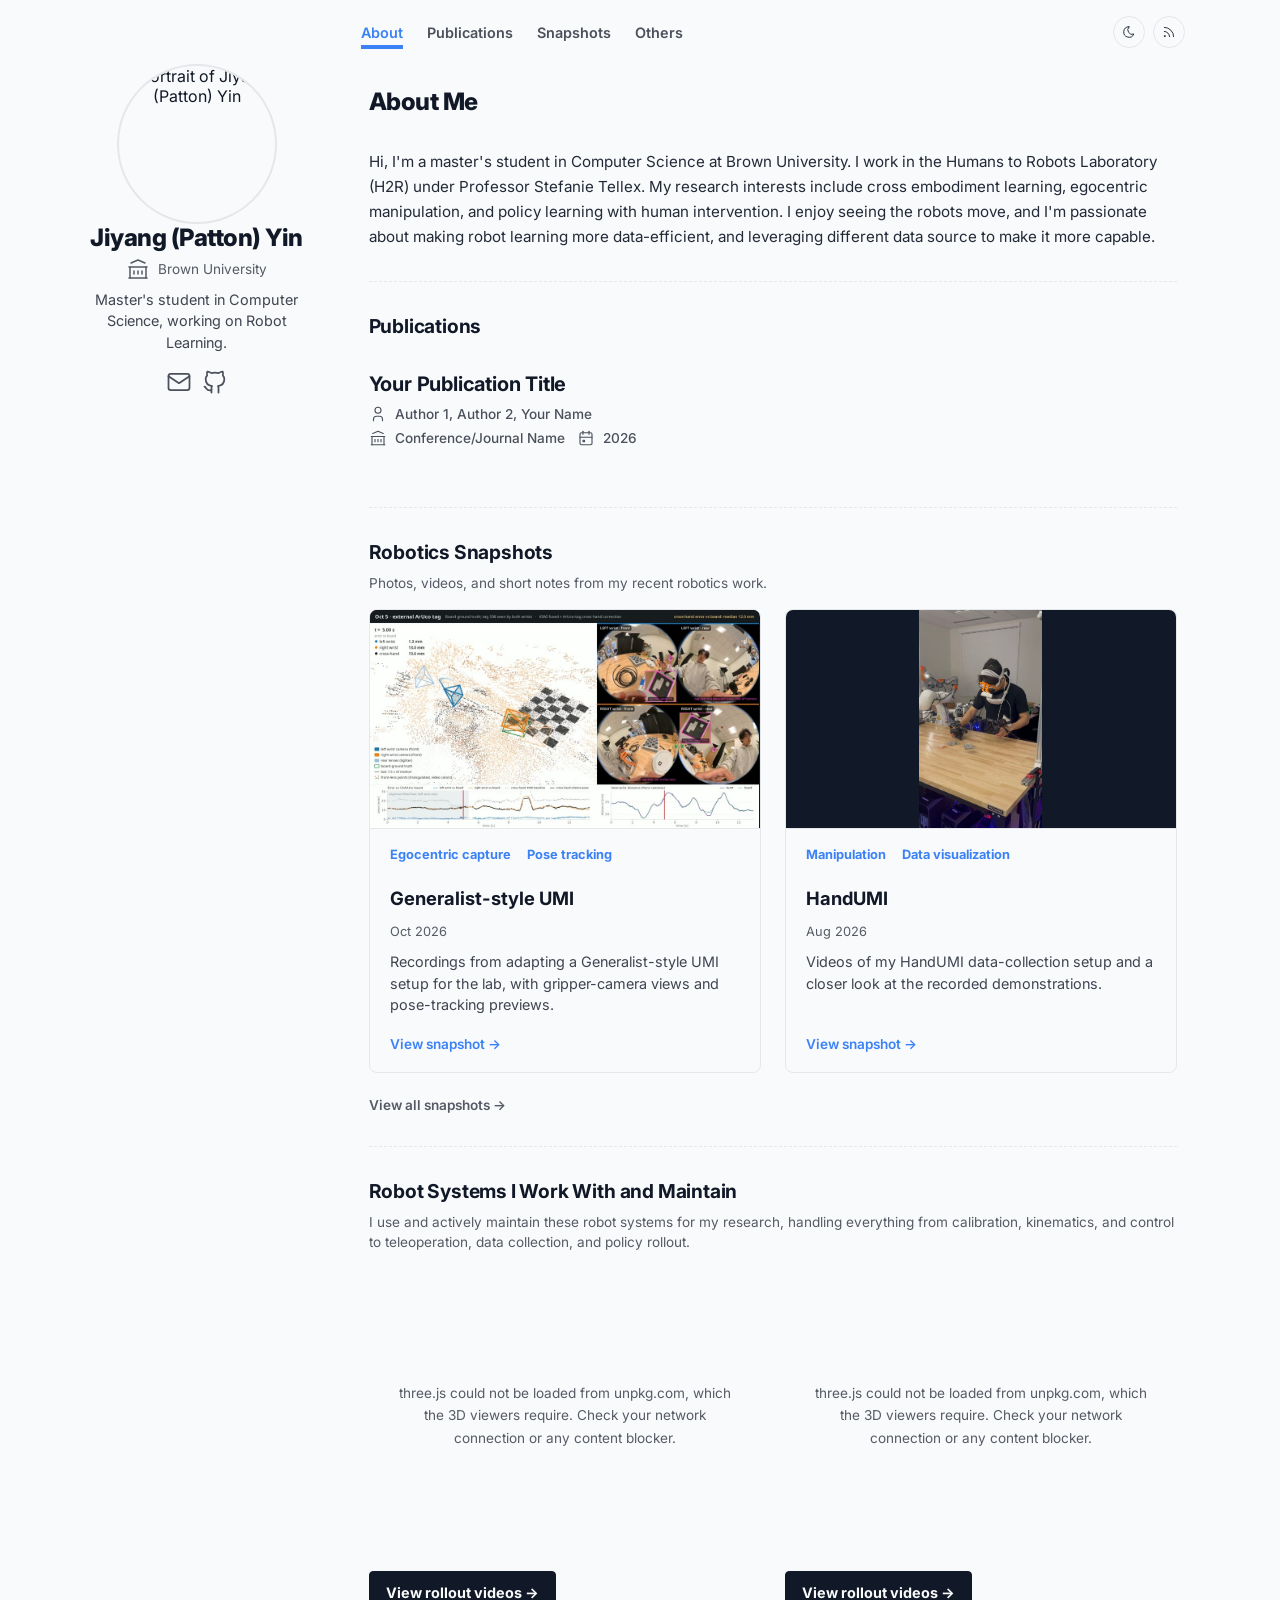
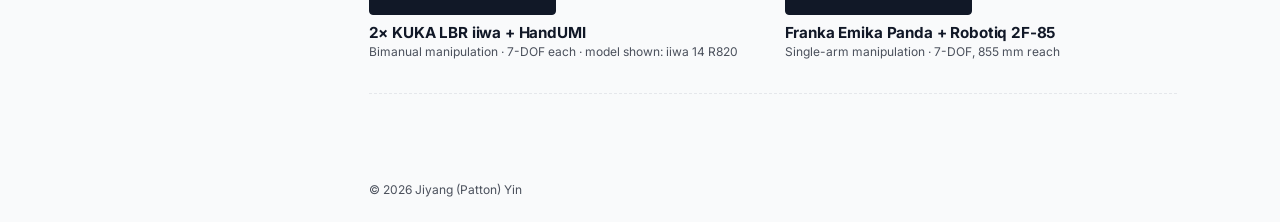
==== index.html @ c8cac6f1 "Add robotics snapshots, rollout galleries, and Cloudflare analytics" ====
<!DOCTYPE html>
<html lang="en" data-palette="default" data-theme="light">
<head>
    <meta charset="UTF-8">
    <meta name="viewport" content="width=device-width, initial-scale=1.0">
    <title>Jiyang (Patton) Yin | Robot Learning</title>
    <meta name="description" content="Jiyang (Patton) Yin — I'm a master's student in Computer Science at Brown University. I work in the Humans to Robots Laboratory (H2R), advised by Professor Stefanie Tellex. My research interests include imitation learning, human-in-the-loop learning, and egocentric manipulation. I'm passionate about making robot learning more data-efficient, and leveraging different data source to make it more capable.">
    <meta name="author" content="Jiyang (Patton) Yin">
    <meta name="google-site-verification" content="_f2WgDIGCBtp5K_qDWEcmywvL0CBHsCnhkS8ojlaJm0" />
    <!-- Open Graph -->
    <meta property="og:type" content="website">
    <meta property="og:title" content="Jiyang (Patton) Yin | Robot Learning">
    <meta property="og:description" content="Robot learning, human-in-the-loop learning, and egocentric manipulation at Brown University.">

    <link rel="stylesheet" href="css/style.css">
    <!-- Highlight.js for code syntax highlighting -->
    <link rel="stylesheet" href="https://cdnjs.cloudflare.com/ajax/libs/highlight.js/11.9.0/styles/github.min.css" id="hljs-theme">

    <!-- three.js for the robot viewers (bare specifiers resolved via import map) -->
    <script type="importmap">
    {
        "imports": {
            "three": "https://unpkg.com/three@0.169.0/build/three.module.js",
            "three/addons/": "https://unpkg.com/three@0.169.0/examples/jsm/"
        }
    }
    </script>

    <!-- Set theme before first paint to avoid a flash of the wrong palette -->
    <script>
        (function () {
            var theme = localStorage.getItem('theme') || 'light';
            document.documentElement.setAttribute('data-theme', theme);
        })();
    </script>
</head>
<body>
    <a class="skip-link" href="#about">Skip to content</a>
    <!-- Icon sprite (Tabler outline, stroke-width 1.5) -->
    <svg width="0" height="0" style="position:absolute" aria-hidden="true" focusable="false">
        <symbol id="i-institution" viewBox="0 0 24 24" fill="none" stroke="currentColor" stroke-width="1.5" stroke-linecap="round" stroke-linejoin="round">
            <path d="M3 21l18 0" /><path d="M3 10l18 0" /><path d="M5 6l7 -3l7 3" /><path d="M4 10l0 11" /><path d="M20 10l0 11" /><path d="M8 14l0 3" /><path d="M12 14l0 3" /><path d="M16 14l0 3" />
        </symbol>
        <symbol id="i-calendar" viewBox="0 0 24 24" fill="none" stroke="currentColor" stroke-width="1.5" stroke-linecap="round" stroke-linejoin="round">
            <path d="M4 7a2 2 0 0 1 2 -2h12a2 2 0 0 1 2 2v12a2 2 0 0 1 -2 2h-12a2 2 0 0 1 -2 -2l0 -12" /><path d="M16 3l0 4" /><path d="M8 3l0 4" /><path d="M4 11l16 0" /><path d="M8 15h2v2h-2l0 -2" />
        </symbol>
        <symbol id="i-user" viewBox="0 0 24 24" fill="none" stroke="currentColor" stroke-width="1.5" stroke-linecap="round" stroke-linejoin="round">
            <path d="M8 7a4 4 0 1 0 8 0a4 4 0 0 0 -8 0" /><path d="M6 21v-2a4 4 0 0 1 4 -4h4a4 4 0 0 1 4 4v2" />
        </symbol>
        <symbol id="i-mail" viewBox="0 0 24 24" fill="none" stroke="currentColor" stroke-width="1.5" stroke-linecap="round" stroke-linejoin="round">
            <rect x="3" y="5" width="18" height="14" rx="2" /><path d="m3 7 9 6 9-6" />
        </symbol>
        <symbol id="i-github" viewBox="0 0 24 24" fill="none" stroke="currentColor" stroke-width="1.5" stroke-linecap="round" stroke-linejoin="round">
            <path d="M9 19c-4.3 1.4 -4.3 -2.5 -6 -3m12 5v-3.5c0 -1 .1 -1.4 -.5 -2c2.8 -.3 5.5 -1.4 5.5 -6a4.6 4.6 0 0 0 -1.3 -3.2a4.2 4.2 0 0 0 -.1 -3.2s-1.1 -.3 -3.5 1.3a12.3 12.3 0 0 0 -6.2 0c-2.4 -1.6 -3.5 -1.3 -3.5 -1.3a4.2 4.2 0 0 0 -.1 3.2a4.6 4.6 0 0 0 -1.3 3.2c0 4.6 2.7 5.7 5.5 6c-.6 .6 -.6 1.2 -.5 2v3.5" />
        </symbol>
        <symbol id="i-rss" viewBox="0 0 24 24" fill="none" stroke="currentColor" stroke-width="1.5" stroke-linecap="round" stroke-linejoin="round">
            <path d="M4 19a1 1 0 1 0 2 0a1 1 0 1 0 -2 0" /><path d="M4 4a16 16 0 0 1 16 16" /><path d="M4 11a9 9 0 0 1 9 9" />
        </symbol>
        <symbol id="i-sun" viewBox="0 0 24 24" fill="none" stroke="currentColor" stroke-width="1.5" stroke-linecap="round" stroke-linejoin="round">
            <path d="M8 12a4 4 0 1 0 8 0a4 4 0 1 0 -8 0" /><path d="M3 12h1m8 -9v1m8 8h1m-9 8v1m-6.4 -15.4l.7 .7m12.1 -.7l-.7 .7m0 11.4l.7 .7m-12.1 -.7l-.7 .7" />
        </symbol>
        <symbol id="i-moon" viewBox="0 0 24 24" fill="none" stroke="currentColor" stroke-width="1.5" stroke-linecap="round" stroke-linejoin="round">
            <path d="M12 3c.132 0 .263 0 .393 0a7.5 7.5 0 0 0 7.92 12.446a9 9 0 1 1 -8.313 -12.454l0 .008" />
        </symbol>
        <symbol id="i-external" viewBox="0 0 24 24" fill="none" stroke="currentColor" stroke-width="1.5" stroke-linecap="round" stroke-linejoin="round">
            <path d="M12 6h-6a2 2 0 0 0 -2 2v10a2 2 0 0 0 2 2h10a2 2 0 0 0 2 -2v-6" /><path d="M11 13l9 -9" /><path d="M15 4h5v5" />
        </symbol>
        <symbol id="i-download" viewBox="0 0 24 24" fill="none" stroke="currentColor" stroke-width="1.5" stroke-linecap="round" stroke-linejoin="round">
            <path d="M4 17v2a2 2 0 0 0 2 2h12a2 2 0 0 0 2 -2v-2" /><path d="M7 11l5 5l5 -5" /><path d="M12 4l0 12" />
        </symbol>
        <symbol id="i-close" viewBox="0 0 24 24" fill="none" stroke="currentColor" stroke-width="1.5" stroke-linecap="round" stroke-linejoin="round">
            <path d="M18 6l-12 12" /><path d="M6 6l12 12" />
        </symbol>
    </svg>

    <div class="layout">
        <!-- Left Sidebar -->
        <aside class="sidebar">
            <div class="sidebar-inner">
                <img src="assets/images/profile.jpg" alt="Portrait of Jiyang (Patton) Yin" width="160" height="160"
                     class="sidebar-avatar" loading="eager">
                <div class="sidebar-text">
                    <h1 class="sidebar-name">Jiyang (Patton) Yin</h1>
                    <p class="sidebar-info">
                        <svg class="icon icon-lg" aria-hidden="true"><use href="#i-institution"></use></svg>
                        Brown University
                    </p>
                    <p class="sidebar-bio">
                        Master's student in Computer Science, working on Robot Learning.
                    </p>
                    <div class="sidebar-socials">
                        <a href="mailto:jiyang_yin@brown.edu" class="social-link" aria-label="Email Jiyang (Patton) Yin at jiyang_yin@brown.edu" title="jiyang_yin@brown.edu">
                            <svg class="icon" aria-hidden="true"><use href="#i-mail"></use></svg>
                        </a>
                        <a href="https://github.com/PattonYin" class="social-link" target="_blank" rel="noreferrer" aria-label="Jiyang (Patton) Yin on GitHub">
                            <svg class="icon" aria-hidden="true"><use href="#i-github"></use></svg>
                        </a>
                    </div>
                </div>
            </div>
        </aside>

        <!-- Right Main -->
        <div class="main-content">
            <nav class="navbar" aria-label="Main navigation">
                <ul class="nav-links">
                    <li><a href="#about" class="nav-link">About<span class="nav-link-line"></span></a></li>
                    <li><a href="#publications" class="nav-link">Publications<span class="nav-link-line"></span></a></li>
                    <li><a href="#portfolio" class="nav-link">Snapshots<span class="nav-link-line"></span></a></li>
                    <li><a href="#robots" class="nav-link">Others<span class="nav-link-line"></span></a></li>
                </ul>
                <div class="appearance-controls">
                    <button id="theme-toggle" class="btn-icon" aria-label="Toggle dark mode" title="Toggle dark mode">
                        <svg class="icon icon-sm icon-sun" aria-hidden="true"><use href="#i-sun"></use></svg>
                        <svg class="icon icon-sm icon-moon" aria-hidden="true"><use href="#i-moon"></use></svg>
                    </button>
                    <button id="palette-toggle" class="btn-icon" aria-label="Toggle color palette" title="Toggle color palette">
                        <svg class="icon icon-sm" aria-hidden="true"><use href="#i-rss"></use></svg>
                    </button>
                </div>
            </nav>

            <main class="main-body animate-in">
                <!-- About -->
                <section id="about" class="section">
                    <div class="page-header">
                        <h2 class="page-title">About Me</h2>
                    </div>
                    <div class="prose container-narrow">
                        <p>
                            Hi, I'm a master's student in Computer Science at Brown University. I work in the Humans to Robots Laboratory (H2R) under Professor Stefanie Tellex. My research interests include cross embodiment learning, egocentric manipulation, and policy learning with human intervention. I enjoy seeing the robots move, and I'm passionate about making robot learning more data-efficient, and leveraging different data source to make it more capable.
                        </p>
                    </div>
                </section>

                <hr class="divider">

                <!-- Publications -->
                <section id="publications" class="section">
                    <h2 class="section-title">Publications</h2>
                    <div class="item-list" id="publications-list">
                        <!-- Loaded from data/content.json -->
                    </div>
                </section>

                <hr class="divider">

                <!-- Robotics Snapshots -->
                <section id="portfolio" class="section">
                    <h2 class="section-title">Robotics Snapshots</h2>
                    <p class="body-sm section-lede">Photos, videos, and short notes from my recent robotics work.</p>
                    <div class="portfolio-grid" id="portfolio-grid" aria-busy="true">
                        <p class="loading" role="status">Loading snapshots...</p>
                    </div>
                    <a class="back-link portfolio-bottom-link" href="portfolio.html">View all snapshots &rarr;</a>
                </section>

                <hr class="divider">

                <!-- Robots -->
                <section id="robots" class="section">
                    <h2 class="section-title">Robot Systems I Work With and Maintain</h2>
                    <p class="body-sm section-lede">
                        I use and actively maintain these robot systems for my research, handling everything from calibration, kinematics, and control to teleoperation, data collection, and policy rollout.
                    </p>
                    <!-- <p class="body-xs section-lede">Drag to orbit, scroll to zoom.</p> -->
                    <div class="viewer-grid">
                        <figure class="viewer">
                            <div class="viewer-stage">
                                <canvas data-robot-setup="bimanual" aria-label="3D view of an orange-and-gray left and white right KUKA LBR iiwa, both with HandUMI grippers"></canvas>
                                <p class="viewer-fallback">
                                    3D view unavailable — your browser may have WebGL disabled.
                                </p>
                            </div>
                            <div class="viewer-toolbar">
                                <a class="btn rollout-link" href="rollouts/kuka.html" aria-label="View KUKA rollout videos">View rollout videos &rarr;</a>
                            </div>
                            <figcaption>
                                <span class="viewer-title">2&times; KUKA LBR iiwa + HandUMI</span>
                                <span class="body-xs">Bimanual manipulation &middot; 7-DOF each &middot; model shown: iiwa&nbsp;14 R820</span>
                            </figcaption>
                        </figure>
                        <figure class="viewer">
                            <div class="viewer-stage">
                                <canvas data-robot-setup="panda" aria-label="3D view of a Franka Emika Panda arm with a Robotiq 2F-85 gripper"></canvas>
                                <p class="viewer-fallback">
                                    3D view unavailable — your browser may have WebGL disabled.
                                </p>
                            </div>
                            <div class="viewer-toolbar">
                                <a class="btn rollout-link" href="rollouts/franka.html" aria-label="View Franka rollout videos">View rollout videos &rarr;</a>
                            </div>
                            <figcaption>
                                <span class="viewer-title">Franka Emika Panda + Robotiq 2F-85</span>
                                <span class="body-xs">Single-arm manipulation &middot; 7-DOF, 855&nbsp;mm reach</span>
                            </figcaption>
                        </figure>
                    </div>
                </section>

                <hr class="divider">

            </main>
            <!-- Footer -->
            <footer class="footer">
                <div class="footer-group">
                    <span class="body-xs">&copy; <span id="footer-year">2026</span> Jiyang (Patton) Yin</span>
                </div>
            </footer>
        </div>
    </div>

    <!-- Blog Post Modal -->
    <div class="modal" id="blog-modal">
        <div class="modal-content">
            <button class="btn-icon modal-close" id="modal-close" aria-label="Close post">
                <svg class="icon icon-sm" aria-hidden="true"><use href="#i-close"></use></svg>
            </button>
            <article id="blog-post-content">
                <!-- Blog post content rendered here -->
            </article>
        </div>
    </div>

    <!-- Scripts -->
    <script src="https://cdnjs.cloudflare.com/ajax/libs/marked/12.0.0/marked.min.js"></script>
    <script src="https://cdnjs.cloudflare.com/ajax/libs/highlight.js/11.9.0/highlight.min.js"></script>
    <script src="js/main.js"></script>
    <script src="js/blog.js"></script>
    <script src="js/portfolio.js"></script>
    <script src="js/analytics.js" defer></script>
    <script type="module" src="js/robots.js"></script>
</body>
</html>
---- css/style.css ----
/* ===========================================
   UNIFIED VISUAL IDENTITY SYSTEM
   Styled after "Academic Portfolio Astro"
   (github.com/rubzip/academic-portfolio-astro)
   MIT license notice: ../THIRD_PARTY_NOTICES.md
   Ported to plain CSS — no Tailwind required.
   =========================================== */

@import url("https://fonts.googleapis.com/css2?family=Inter:wght@400;500;600;700;800&family=JetBrains+Mono:wght@400;500&display=swap");

/* --- Theme Palettes ---------------------------------
   Swap palettes by setting data-palette="notepad" on
   <html>. Light/dark is driven by data-theme.
   ---------------------------------------------------- */

/* light_default */
:root,
html[data-palette="default"] {
    --background: #f9fafb;
    --foreground: #111827;
    --accent: #3b82f6;
    --text-muted: #6b7280;
    --border: #e5e7eb;
    --surface: #f9fafb;
}

/* light_notepad */
html[data-palette="notepad"] {
    --background: #fdf8e9;
    --foreground: #29231c;
    --accent: #b84c30;
    --text-muted: #736658;
    --border: #eaddc6;
    --surface: #fdf8e9;
}

/* dark_default */
html[data-theme="dark"] {
    --background: #1a1f2c;
    --foreground: #eaedf3;
    --accent: #ff6b01;
    --text-muted: #343f60;
    --border: #ab4b08;
    --surface: #1a1f2c;
}

html[data-theme="dark"] .portfolio-tile {
    border-width: 1.5px;
}

/* dark_notepad */
html[data-palette="notepad"][data-theme="dark"] {
    --background: #241f1c;
    --foreground: #e6dfd3;
    --accent: #d97757;
    --text-muted: #8a7d71;
    --border: #3d342d;
    --surface: #241f1c;
}

:root {
    --sidebar-bg: var(--background);
    scrollbar-gutter: stable;
}

/* ===========================================
   RESET & BASE
   =========================================== */

*,
*::before,
*::after {
    box-sizing: border-box;
}

html {
    font-family: "Inter", system-ui, sans-serif;
    scroll-behavior: smooth;
}

body {
    margin: 0;
    min-height: 100vh;
    background: var(--background);
    color: var(--foreground);
    -webkit-font-smoothing: antialiased;
    -moz-osx-font-smoothing: grayscale;
    transition: background-color 0.3s ease, color 0.3s ease;
}

img {
    max-width: 100%;
    height: auto;
}

/* ===========================================
   TYPOGRAPHY SYSTEM
   =========================================== */

h1,
.title-xl {
    font-size: 1.5rem;
    font-weight: 800;
    letter-spacing: -0.02em;
    line-height: 1.2;
    color: var(--foreground);
    margin: 0;
}

h2,
.title-lg {
    font-size: 1.25rem;
    font-weight: 700;
    letter-spacing: -0.01em;
    line-height: 1.3;
    color: var(--foreground);
    margin: 0;
}

h3,
.title-md {
    font-size: 1.1rem;
    font-weight: 700;
    line-height: 1.4;
    color: var(--foreground);
    margin: 0;
}

p,
.body {
    font-size: 0.95rem;
    line-height: 1.65;
    color: var(--foreground);
    opacity: 0.92;
    margin: 0;
}

.body-sm {
    font-size: 0.85rem;
    line-height: 1.5;
    color: var(--foreground);
    opacity: 0.85;
}

.body-xs {
    font-size: 0.75rem;
    line-height: 1.4;
    color: var(--foreground);
    opacity: 0.75;
}

code,
.mono {
    font-family: "JetBrains Mono", monospace;
    font-size: 0.85rem;
    font-weight: 500;
    line-height: 1.5;
}

a,
.link {
    color: inherit;
    text-decoration: underline;
    text-underline-offset: 4px;
    font-weight: 600;
    transition: color 0.2s ease, opacity 0.2s ease;
}

a:hover,
.link:hover {
    color: var(--accent);
    opacity: 1;
}

ul {
    list-style-type: disc;
    margin-bottom: 1rem;
    padding-left: 1.5rem;
}

ol {
    list-style-type: decimal;
    margin-bottom: 1rem;
    padding-left: 1.5rem;
}

li {
    margin-bottom: 0.5rem;
}

ul li::marker {
    color: var(--accent);
}

/* ===========================================
   LAYOUT SHELL
   =========================================== */

.layout {
    display: flex;
    margin: 0 auto;
    max-width: 72rem; /* max-w-6xl */
    width: 100%;
    min-height: 100vh;
}

.container-narrow {
    max-width: 800px;
}

/* --- Sidebar --- */

.sidebar {
    width: 280px;
    height: 100vh;
    position: sticky;
    top: 0;
    padding: 4rem 1.5rem 1.5rem;
    display: flex;
    flex-direction: column;
    gap: 1.5rem;
    flex-shrink: 0;
    background: var(--sidebar-bg);
    transition: background 0.3s ease;
}

.sidebar-inner {
    display: flex;
    flex-direction: column;
    align-items: center;
    text-align: center;
}

.sidebar-avatar {
    width: 160px;
    height: 160px;
    border-radius: 50%;
    object-fit: cover;
    border: 2px solid var(--border);
    transition: border-color 0.3s ease;
}

.sidebar-avatar:hover {
    border-color: var(--accent);
}

.sidebar-text {
    display: flex;
    flex-direction: column;
    align-items: center;
}

.sidebar-name {
    font-size: 1.5rem;
    font-weight: 800;
    letter-spacing: -0.02em;
    line-height: 1.2;
    color: var(--foreground);
    margin: 0;
}

.sidebar-info {
    font-size: 0.85rem;
    color: var(--foreground);
    opacity: 0.7;
    display: flex;
    align-items: center;
    gap: 0.5rem;
    margin-top: 0.25rem;
}

.sidebar-bio {
    font-size: 0.9rem;
    color: var(--foreground);
    opacity: 0.8;
    line-height: 1.5;
    padding: 0 0.5rem;
    margin-top: 0.5rem;
}

.sidebar-socials {
    display: flex;
    gap: 0.25rem;
    flex-wrap: wrap;
    align-items: center;
    justify-content: center;
    margin-top: 0.75rem;
}

/* --- Navbar --- */

.navbar {
    padding: 1rem 1.5rem;
    display: flex;
    justify-content: flex-start;
    align-items: center;
    gap: 1rem;
    background: var(--background);
    transition: background 0.3s ease;
}

.navbar .appearance-controls {
    display: flex;
    align-items: center;
    gap: 0.5rem;
    margin-left: auto;
    flex-shrink: 0;
}

@media (min-width: 1024px) {
    .navbar {
        position: sticky;
        top: 0;
        z-index: 10;
    }
}

.nav-links {
    display: flex;
    gap: 1.5rem;
    list-style: none;
    padding: 0;
    margin: 0;
    flex-wrap: wrap;
}

.nav-links li {
    margin: 0;
}

.nav-link {
    font-size: 0.9rem;
    font-weight: 600;
    text-decoration: none;
    color: var(--foreground);
    position: relative;
    transition: color 0.2s ease;
    opacity: 0.75;
}

.nav-link:hover {
    opacity: 1;
}

.nav-link.active {
    color: var(--accent);
    opacity: 1;
}

.nav-link-line {
    position: absolute;
    bottom: -0.5rem;
    left: 0;
    width: 0;
    height: 4px;
    background-color: var(--accent);
    transition: width 0.3s ease;
}

.nav-link:hover .nav-link-line,
.nav-link.active .nav-link-line {
    width: 100%;
}

/* --- Main --- */

.main-content {
    flex: 1;
    min-width: 0;
    display: flex;
    flex-direction: column;
    background: var(--background);
    transition: background 0.3s ease;
}

.main-body {
    padding: 1.5rem 2rem 2rem;
    flex: 1;
}

/* --- Footer --- */

.footer {
    padding: 1.5rem 2rem;
    display: flex;
    justify-content: space-between;
    align-items: center;
    gap: 1rem;
    font-size: 0.85rem;
    color: var(--foreground);
    flex-wrap: wrap;
}

.footer-group {
    display: flex;
    align-items: center;
    gap: 1rem;
}

/* ===========================================
   PAGE SECTIONS
   =========================================== */

.page-header {
    margin-bottom: 2rem;
}

.page-title {
    font-size: 1.5rem;
    font-weight: 800;
    letter-spacing: -0.02em;
    line-height: 1.2;
    color: var(--foreground);
    margin: 0;
}

.page-subtitle {
    font-size: 1rem;
    color: var(--foreground);
    opacity: 0.75;
    margin-top: 0.5rem;
    margin-bottom: 0;
}

.section {
    margin-bottom: 2rem;
    scroll-margin-top: 5rem;
}

.section-title {
    font-size: 1.2rem;
    font-weight: 700;
    letter-spacing: -0.01em;
    color: var(--foreground);
    margin: 0 0 1rem;
}

/* ===========================================
   COMPONENTS
   =========================================== */

/* --- Card (flat list item, no box) --- */

.card {
    padding: 1rem 0;
    display: flex;
    gap: 1.5rem;
    align-items: flex-start;
    justify-content: space-between;
}

.card-content {
    min-width: 0;
}

.card.is-clickable {
    cursor: pointer;
}

.card.is-clickable:hover .card-title {
    color: var(--accent);
    text-decoration: underline;
}

.card-title {
    font-size: 1.25rem;
    font-weight: 700;
    line-height: 1.3;
    letter-spacing: -0.01em;
    text-decoration: none;
    color: var(--foreground);
    display: block;
    margin-bottom: 0.5rem;
    transition: color 0.2s ease;
}

.card-title:hover {
    color: var(--accent);
    text-decoration: underline;
}

.card-meta {
    font-size: 0.85rem;
    font-weight: 500;
    color: var(--foreground);
    opacity: 0.75;
    display: flex;
    flex-direction: column;
    align-items: flex-start;
    gap: 0.35rem;
    margin-bottom: 0.75rem;
}

/* One logical line of metadata — authors on one row, venue/year on the next */
.meta-row {
    display: flex;
    gap: 0.75rem;
    align-items: center;
    flex-wrap: wrap;
}

.card-meta > span,
.meta-row > span {
    display: inline-flex;
    align-items: center;
    gap: 0.5rem;
}

.card-desc {
    font-size: 0.9rem;
    color: var(--foreground);
    opacity: 0.8;
    line-height: 1.5;
}

.card-link {
    font-size: 0.85rem;
    font-weight: 700;
    color: var(--foreground);
    white-space: nowrap;
    flex-shrink: 0;
    text-decoration: none;
    transition: color 0.2s ease;
}

.card-link:hover {
    color: var(--accent);
    text-decoration: underline;
}

/* Your own name inside an author list */
.author-self {
    font-weight: 800;
    color: var(--foreground);
}

/* Publication footnote (equal contribution, acceptance status) */
.pub-note {
    font-size: 0.8rem;
    font-style: italic;
    color: var(--foreground);
    opacity: 0.7;
    margin-top: -0.25rem;
    margin-bottom: 0.25rem;
}

.publication-teaser {
    width: 320px;
    height: 200px;
    flex-shrink: 0;
    object-fit: contain;
    background: #fff;
    border: 1px solid var(--border);
    border-radius: 0.75rem;
}

@media (min-width: 769px) {
    #publications-list .card {
        align-items: center;
    }
}

/* --- Tags (accent text, not pills) --- */

.tag {
    display: inline-flex;
    align-items: center;
    color: var(--accent);
    font-size: 0.8rem;
    font-weight: 700;
    line-height: 1;
    text-decoration: none;
    transition: opacity 0.2s ease;
}

.tag:hover {
    opacity: 1;
    text-decoration: underline;
}

.tag-list {
    display: flex;
    gap: 1rem;
    flex-wrap: wrap;
    margin-bottom: 0.75rem;
}

/* --- Buttons --- */

.btn {
    display: inline-flex;
    align-items: center;
    justify-content: center;
    gap: 0.5rem;
    padding: 0.5rem 1rem;
    font-weight: 600;
    font-size: 0.9rem;
    font-family: inherit;
    border: 1px solid var(--border);
    border-radius: 0.25rem;
    background: transparent;
    color: var(--foreground);
    transition: all 0.2s ease;
    text-decoration: none;
    cursor: pointer;
}

.btn:hover {
    border-color: var(--accent);
    color: var(--accent);
}

.btn-sm {
    padding: 0.25rem 0.75rem;
    font-size: 0.8rem;
}

.btn-icon {
    display: inline-flex;
    align-items: center;
    justify-content: center;
    width: 32px;
    height: 32px;
    padding: 0;
    border-radius: 50%;
    border: 1px solid var(--border);
    background: var(--surface);
    color: var(--foreground);
    transition: all 0.2s ease;
    cursor: pointer;
}

.btn-icon:hover {
    background: var(--accent);
    border-color: var(--accent);
    color: var(--background);
    transform: translateY(-2px);
}

/* Sun shows in dark mode, moon in light mode */
html[data-theme="dark"] .icon-moon,
html:not([data-theme="dark"]) .icon-sun {
    display: none;
}

/* --- Social links --- */

.social-link {
    display: inline-flex;
    padding: 0.125rem;
    color: var(--foreground);
    opacity: 0.75;
    transition: all 0.3s ease;
}

.social-link:hover {
    opacity: 1;
    color: var(--accent);
    transform: rotate(6deg);
}

.social-link .icon {
    width: 28px;
    height: 28px;
}

/* --- Timeline --- */

.timeline {
    display: flex;
    flex-direction: column;
}

.timeline-item {
    display: flex;
    gap: 2rem;
}

.timeline-marker {
    display: flex;
    flex-direction: column;
    align-items: center;
    flex-shrink: 0;
}

.timeline-marker .dot {
    width: 0.75rem;
    height: 0.75rem;
    border-radius: 50%;
    background: var(--accent);
    margin-top: 0.5rem;
    z-index: 1;
}

.timeline-line {
    flex: 1;
    width: 2px;
    background: var(--border);
    margin: 0.5rem 0;
}

.timeline-item:last-child .timeline-line {
    display: none;
}

.timeline-content {
    padding-bottom: 2rem;
    flex: 1;
    min-width: 0;
}

.timeline-content .entry-header {
    display: flex;
    justify-content: space-between;
    align-items: baseline;
    gap: 1rem;
    margin-bottom: 0.25rem;
}

.timeline-period {
    font-size: 0.85rem;
    font-weight: 600;
    opacity: 0.75;
    white-space: nowrap;
}

.timeline-subtitle {
    font-size: 0.95rem;
    line-height: 1.65;
    font-weight: 600;
    opacity: 0.9;
}

/* --- Item list --- */

.item-list {
    display: flex;
    flex-direction: column;
    gap: 2rem;
}

/* --- Dividers --- */

.divider {
    border: none;
    border-top: 1px dashed var(--border);
    margin: 2rem 0;
}

.divider-solid {
    border: none;
    border-top: 1px solid var(--border);
    margin: 2rem 0;
}

/* --- Back link --- */

.back-link {
    font-size: 0.85rem;
    font-weight: 600;
    color: var(--foreground);
    opacity: 0.7;
    text-decoration: none;
    transition: opacity 0.2s ease;
}

.back-link:hover {
    opacity: 1;
}

/* --- Icons --- */

.icon {
    display: inline-flex;
    align-items: center;
    justify-content: center;
    flex-shrink: 0;
    stroke-width: 1.5px;
}

.icon-sm {
    width: 14px;
    height: 14px;
}

.icon-md {
    width: 18px;
    height: 18px;
}

.icon-lg {
    width: 24px;
    height: 24px;
}

.icon-muted {
    opacity: 0.7;
}

/* ===========================================
   PORTFOLIO
   =========================================== */

.portfolio-grid {
    display: grid;
    grid-template-columns: repeat(2, minmax(0, 1fr));
    gap: 1.5rem;
}

.portfolio-tile {
    display: flex;
    flex-direction: column;
    min-width: 0;
    overflow: hidden;
    border: 1px solid var(--border);
    border-radius: 0.5rem;
    text-decoration: none;
    transition: border-color 0.2s ease, transform 0.2s ease;
}

.portfolio-tile:hover {
    color: var(--foreground);
    border-color: var(--accent);
    transform: translateY(-3px);
}

.portfolio-cover {
    display: block;
    width: 100%;
    height: auto;
    aspect-ratio: 16 / 9;
    object-fit: contain;
    background: #111827;
    border-bottom: 1px solid var(--border);
}

.portfolio-tile-body {
    display: flex;
    flex: 1;
    flex-direction: column;
    align-items: flex-start;
    gap: 0.75rem;
    padding: 1.25rem;
}

.portfolio-cover-placeholder {
    display: flex;
    align-items: center;
    justify-content: center;
    padding: 1.5rem;
    background: var(--surface);
    color: var(--foreground);
    font-size: 0.85rem;
    font-weight: 400;
    opacity: 0.7;
    border-bottom-style: dashed;
}

.portfolio-date {
    display: block;
    font-size: 0.8rem;
    font-weight: 400;
    opacity: 0.7;
}

.portfolio-post .portfolio-date {
    margin-top: 0.75rem;
}

.portfolio-tile-title {
    font-size: 1.15rem;
}

.portfolio-tile .card-desc {
    font-weight: 400;
}

.portfolio-read {
    margin-top: auto;
    padding-top: 0.5rem;
    font-size: 0.85rem;
    color: var(--accent);
}

.portfolio-back {
    display: inline-block;
    margin-bottom: 1.5rem;
}

.portfolio-back[hidden] {
    display: none;
}

.portfolio-outline {
    width: 100%;
    min-height: 0;
    overflow-y: auto;
    text-align: center;
    border-top: 1px solid var(--border);
    padding-top: 1rem;
}

.portfolio-outline ul {
    list-style: none;
    margin: 0;
    padding: 0 0.25rem;
}

.portfolio-outline li {
    margin: 0;
}

.portfolio-outline a {
    display: block;
    padding: 0.5rem 0;
    font-size: 0.95rem;
    font-weight: 500;
    line-height: 1.5;
    text-decoration: none;
    overflow-wrap: anywhere;
}

.portfolio-outline a[aria-current="location"] {
    font-weight: 700;
}

@media (min-width: 1025px) {
    .sidebar:has(.portfolio-outline:not([hidden])) .sidebar-inner {
        /* Subtract the sidebar's top padding and gap from the one-third position. */
        min-height: calc(100vh / 3 - 5.5rem);
        flex-shrink: 0;
    }
}

.portfolio-post .prose h2 {
    scroll-margin-top: 5rem;
}

.portfolio-post .page-header .tag-list {
    margin-bottom: 1rem;
}

.portfolio-post .prose figure {
    margin: 1.5rem 0 2rem;
}

.portfolio-post .prose .portfolio-media-pair {
    display: grid;
    grid-template-columns: repeat(2, minmax(0, 1fr));
    gap: 1.5rem;
    margin: 1.5rem 0 2rem;
}

.portfolio-post .prose .portfolio-media-pair figure {
    min-width: 0;
    margin: 0;
}

.portfolio-post .prose figure img,
.portfolio-post .prose figure video {
    display: block;
    margin: 0 0 0.5rem;
}

.portfolio-post .prose video {
    max-height: 75vh;
    background: #111827;
}

.portfolio-post figcaption {
    font-size: 0.8rem;
    line-height: 1.5;
    opacity: 0.75;
}

.portfolio-bottom-link {
    display: inline-block;
    margin-top: 1.5rem;
}

@media (max-width: 640px) {
    .portfolio-grid,
    .portfolio-post .prose .portfolio-media-pair {
        grid-template-columns: minmax(0, 1fr);
    }
}

/* ===========================================
   ROBOT VIEWERS
   =========================================== */

.section-lede {
    margin-top: -0.5rem;
    margin-bottom: 1rem;
    opacity: 0.7;
}

.viewer-grid {
    display: grid;
    grid-template-columns: repeat(2, minmax(0, 1fr));
    gap: 1.5rem;
}

.viewer {
    margin: 0;
    display: flex;
    flex-direction: column;
    gap: 0.5rem;
    min-width: 0;
}

.viewer-stage {
    position: relative;
    aspect-ratio: 4 / 3;
    border-radius: 0.25rem;
    background: var(--surface);
    overflow: hidden;
}

.viewer-stage canvas {
    display: block;
    width: 100%;
    height: 100%;
    cursor: grab;
    touch-action: pan-y; /* let vertical page scroll win on touch */
}

.viewer-stage canvas:active {
    cursor: grabbing;
}

/* Shown only if the viewer never initialised (no WebGL, CDN blocked) */
.viewer-fallback {
    position: absolute;
    inset: 0;
    display: flex;
    align-items: center;
    justify-content: center;
    text-align: center;
    padding: 1.5rem;
    font-size: 0.85rem;
    opacity: 0.7;
    margin: 0;
}

.viewer--ready .viewer-fallback,
.viewer--loading .viewer-fallback {
    display: none;
}

/* Loading shimmer while the GLB link meshes download */
.viewer--loading .viewer-stage::after {
    content: 'Loading model…';
    position: absolute;
    inset: 0;
    display: flex;
    align-items: center;
    justify-content: center;
    font-size: 0.85rem;
    opacity: 0.6;
}

.viewer--ready .viewer-stage canvas,
.viewer--failed .viewer-stage canvas {
    opacity: 1;
}

.viewer--failed .viewer-stage canvas {
    display: none;
}

.viewer-toolbar {
    display: flex;
    align-items: center;
    justify-content: flex-start;
    gap: 0.75rem;
    flex-wrap: wrap;
    min-height: 1.75rem;
}

.viewer figcaption {
    display: flex;
    flex-direction: column;
    gap: 0.15rem;
}

.viewer-title {
    font-size: 0.95rem;
    font-weight: 700;
    letter-spacing: -0.01em;
    color: var(--foreground);
}

.rollout-link {
    min-height: 44px;
    padding: 0.65rem 1rem;
    font-weight: 700;
    background: var(--foreground);
    border-color: var(--foreground);
    color: var(--background);
}

.rollout-link:hover {
    border-color: var(--foreground);
    color: var(--background);
    opacity: 0.85;
}

.rollout-empty {
    grid-column: 1 / -1;
    padding: 3rem 1.5rem;
    border: 1px dashed var(--border);
    border-radius: 0.5rem;
    text-align: center;
}

.rollout-video {
    margin: 0;
    min-width: 0;
}

.rollout-video video {
    display: block;
    width: 100%;
    aspect-ratio: 16 / 9;
    object-fit: contain;
    background: #111827;
    border-radius: 0.25rem;
}

.rollout-video figcaption {
    padding-top: 0.75rem;
}

.rollout-video h2 {
    margin-bottom: 0.25rem;
    font-size: 1rem;
}

@media (max-width: 900px) {
    .viewer-grid {
        grid-template-columns: minmax(0, 1fr);
    }
}

/* ===========================================
   FORMS
   =========================================== */

.contact-grid {
    display: grid;
    grid-template-columns: 1fr 1fr;
    gap: 2rem;
    align-items: start;
}

.contact-details {
    display: flex;
    flex-direction: column;
    gap: 0.5rem;
    margin-top: 1rem;
}

.contact-details p {
    display: flex;
    align-items: center;
    gap: 0.5rem;
    font-size: 0.9rem;
}

.contact-form {
    display: flex;
    flex-direction: column;
    gap: 1rem;
}

.form-group {
    display: flex;
    flex-direction: column;
    gap: 0.35rem;
}

.form-group label {
    font-size: 0.85rem;
    font-weight: 600;
    opacity: 0.85;
}

.form-group input,
.form-group textarea {
    padding: 0.5rem 0.75rem;
    border: 1px solid var(--border);
    border-radius: 0.25rem;
    background: var(--surface);
    color: var(--foreground);
    font-family: inherit;
    font-size: 0.9rem;
    transition: border-color 0.2s ease;
}

.form-group input:focus,
.form-group textarea:focus {
    outline: none;
    border-color: var(--accent);
}

@media (max-width: 768px) {
    .contact-grid {
        grid-template-columns: 1fr;
    }
}

/* ===========================================
   PROSE (Content Typography)
   =========================================== */

.prose {
    font-size: 1rem;
    line-height: 1.7;
    color: var(--foreground);
}

.prose h1 {
    font-size: 1.5rem;
    font-weight: 800;
    letter-spacing: -0.02em;
    line-height: 1.2;
    margin: 2rem 0 1rem;
}

.prose h2 {
    font-size: 1.2rem;
    font-weight: 700;
    letter-spacing: -0.01em;
    margin: 1.5rem 0 0.75rem;
}

.prose h3 {
    font-size: 1.1rem;
    font-weight: 700;
    margin: 1.25rem 0 0.5rem;
}

.prose p {
    margin-bottom: 1rem;
}

.prose ul,
.prose ol {
    margin-bottom: 1rem;
    padding-left: 1.5rem;
}

.prose li {
    margin-bottom: 0.5rem;
}

.prose ul li::marker,
.prose ol li::marker {
    color: var(--accent);
    font-weight: 800;
}

.prose a {
    color: inherit;
    text-decoration: underline;
    text-underline-offset: 4px;
    font-weight: 600;
    transition: color 0.2s ease;
}

.prose a:hover {
    color: var(--accent);
}

.prose code {
    font-family: "JetBrains Mono", monospace;
    font-size: 0.85em;
    font-weight: 500;
    background: var(--surface);
    color: var(--accent);
    padding: 0.15rem 0.3rem;
    border-radius: 0.2rem;
}

.prose pre {
    background: var(--surface);
    border: 1px solid var(--border);
    border-radius: 0.25rem;
    padding: 1rem;
    overflow-x: auto;
    margin-bottom: 1rem;
}

.prose pre code {
    background: transparent;
    color: var(--foreground);
    padding: 0;
}

.prose img {
    max-width: 100%;
    height: auto;
    border-radius: 0.25rem;
    margin: 1rem 0;
}

.prose video {
    width: 100%;
    border-radius: 0.25rem;
    margin: 1rem 0;
}

.prose blockquote {
    border-left: 4px solid var(--accent);
    padding-left: 1rem;
    margin: 1rem 0;
    opacity: 0.85;
    font-style: italic;
}

.prose hr {
    border: none;
    border-top: 1px solid var(--border);
    margin: 2rem 0;
}

/* ===========================================
   BLOG MODAL
   =========================================== */

.modal {
    position: fixed;
    inset: 0;
    background: rgba(0, 0, 0, 0.6);
    z-index: 2000;
    display: flex;
    align-items: center;
    justify-content: center;
    padding: 2rem;
    opacity: 0;
    pointer-events: none;
    transition: opacity 0.3s ease;
}

.modal:not(.active) {
    display: none;
}

.modal.active {
    opacity: 1;
    pointer-events: all;
}

.modal-content {
    background: var(--background);
    border: 1px solid var(--border);
    border-radius: 0.25rem;
    max-width: 800px;
    width: 100%;
    max-height: 90vh;
    overflow-y: auto;
    position: relative;
    padding: 2.5rem;
}

.modal-close {
    position: absolute;
    top: 1rem;
    right: 1rem;
}

.blog-post-meta {
    font-size: 0.85rem;
    font-weight: 500;
    opacity: 0.75;
    display: flex;
    gap: 0.75rem;
    align-items: center;
    flex-wrap: wrap;
    margin: 0.5rem 0 1.5rem;
    padding-bottom: 1rem;
    border-bottom: 1px dashed var(--border);
}

.blog-post-meta span {
    display: inline-flex;
    align-items: center;
    gap: 0.5rem;
}

@media (max-width: 768px) {
    .modal {
        padding: 0.75rem;
    }

    .modal-content {
        padding: 1.5rem;
    }
}

/* ===========================================
   UTILITIES
   =========================================== */

.loading,
.error {
    font-size: 0.9rem;
    opacity: 0.7;
    padding: 1rem 0;
}

.error {
    color: var(--accent);
    opacity: 1;
}

.sr-only {
    position: absolute;
    width: 1px;
    height: 1px;
    padding: 0;
    margin: -1px;
    overflow: hidden;
    clip: rect(0, 0, 0, 0);
    white-space: nowrap;
    border: 0;
}

/* ===========================================
   ACCESSIBILITY & ANIMATION
   =========================================== */

*:focus-visible {
    outline: 2px dashed var(--accent);
    outline-offset: 2px;
}

.skip-link {
    position: absolute;
    top: -4rem;
    left: 1rem;
    z-index: 3000;
    padding: 0.75rem 1rem;
    color: var(--foreground);
    background: var(--background);
}

.skip-link:focus {
    top: 1rem;
}

.animate-in {
    animation: fadeIn 0.5s ease-out forwards;
}

@keyframes fadeIn {
    from {
        opacity: 0;
        transform: translateY(10px);
    }
    to {
        opacity: 1;
        transform: translateY(0);
    }
}

@media (prefers-reduced-motion: reduce) {
    html {
        scroll-behavior: auto;
    }

    *,
    *::before,
    *::after {
        animation-duration: 0.01ms !important;
        animation-iteration-count: 1 !important;
        transition-duration: 0.01ms !important;
    }
}

/* ===========================================
   RESPONSIVE
   =========================================== */

@media (max-width: 1024px) {
    .layout {
        flex-direction: column;
    }

    .sidebar {
        width: 100%;
        height: auto;
        position: relative;
        border-right: none;
        padding: 1rem;
        flex-direction: row;
        flex-wrap: wrap;
        gap: 0.75rem;
    }

    .sidebar-inner {
        flex-direction: row;
        text-align: left;
        gap: 0.75rem;
        align-items: center;
    }

    .sidebar-text {
        align-items: flex-start;
    }

    .sidebar-socials {
        justify-content: flex-start;
    }

    .sidebar-avatar {
        width: 112px;
        height: 112px;
    }

    .main-body {
        padding: 1rem 1.5rem;
    }

    .main-content {
        width: 100%;
        flex: none;
    }
}

@media (max-width: 768px) {
    .sidebar {
        padding: 0.75rem 1rem;
        gap: 0.5rem;
    }

    .sidebar-inner {
        gap: 0.5rem;
    }

    .sidebar-avatar {
        width: 80px;
        height: 80px;
    }

    .sidebar-name {
        font-size: 1.25rem;
    }

    .sidebar-bio {
        display: none;
    }

    .main-body {
        padding: 0.75rem 1rem;
    }

    .nav-links {
        gap: 1rem;
    }

    .nav-link {
        font-size: 0.85rem;
    }

    .card {
        flex-direction: column;
        gap: 0.75rem;
    }

    .publication-teaser {
        width: 100%;
        height: auto;
    }

    .footer {
        flex-direction: column;
        align-items: flex-start;
    }
}
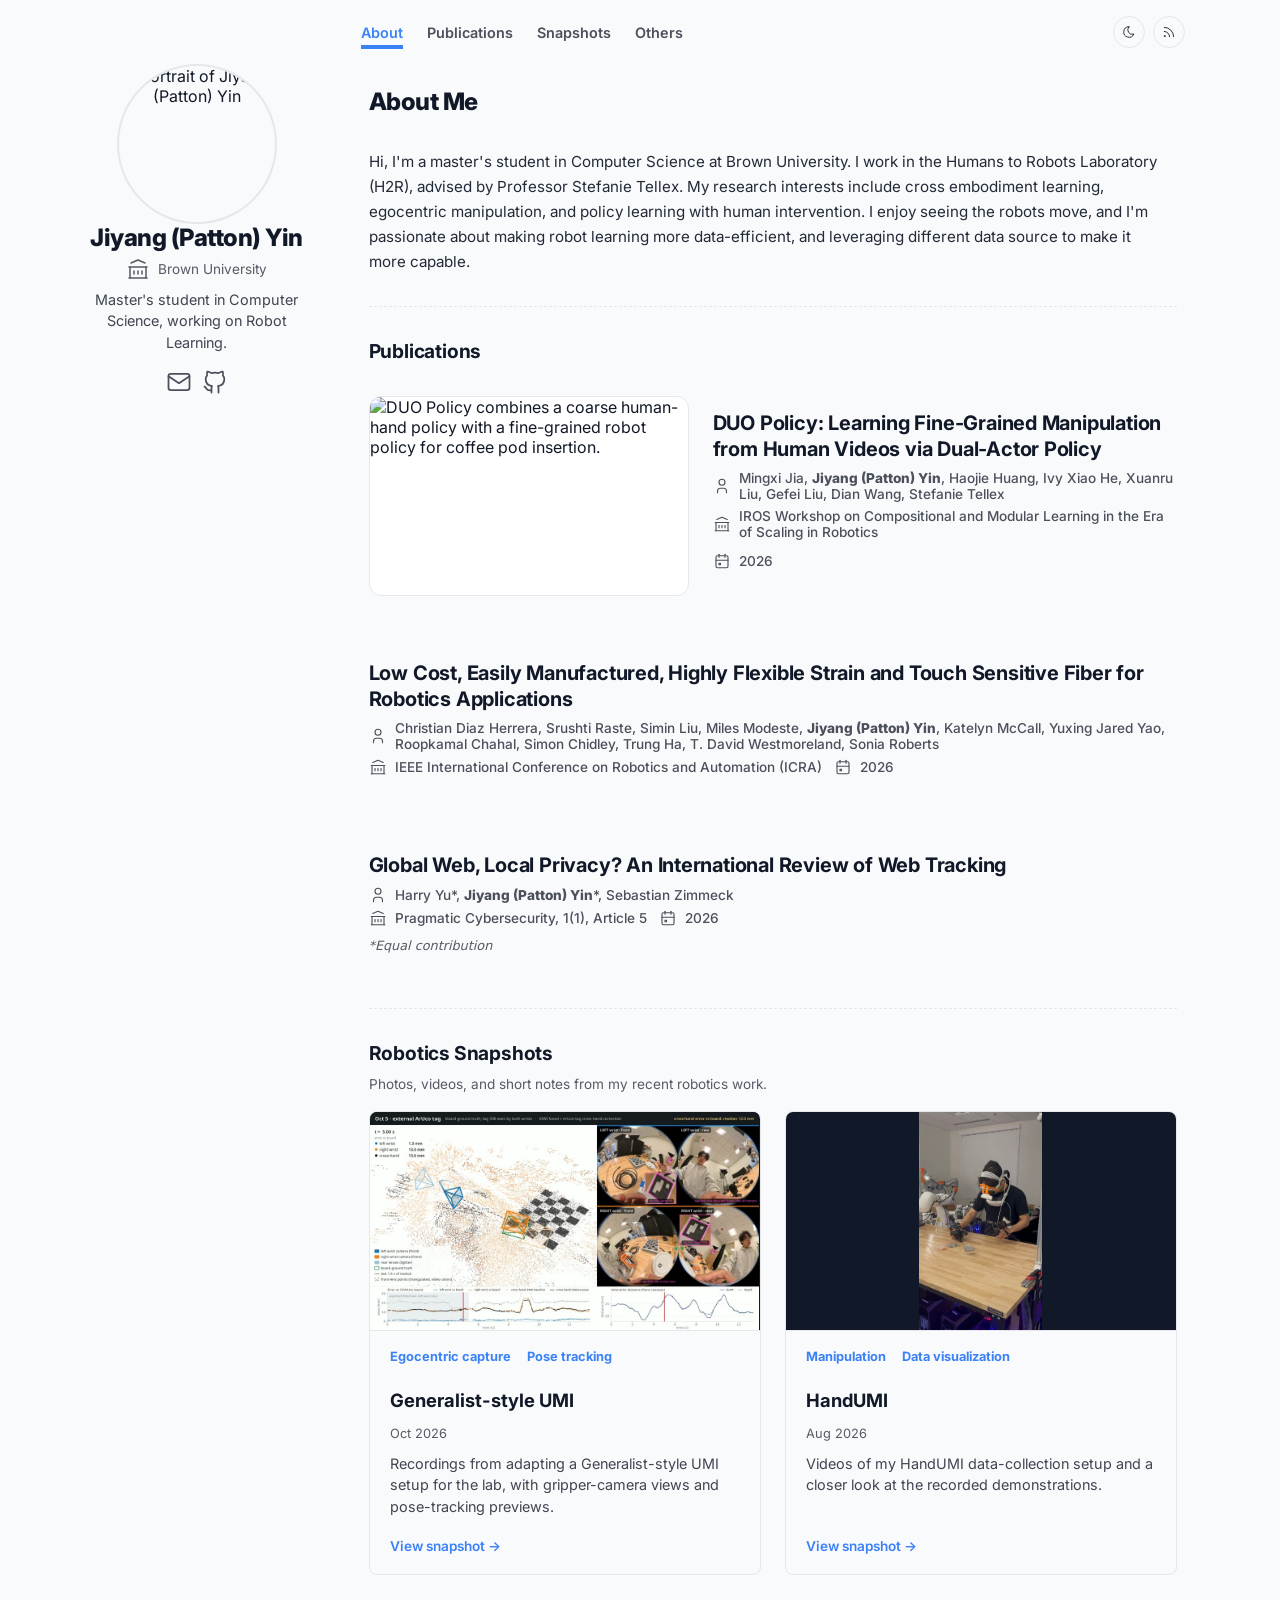
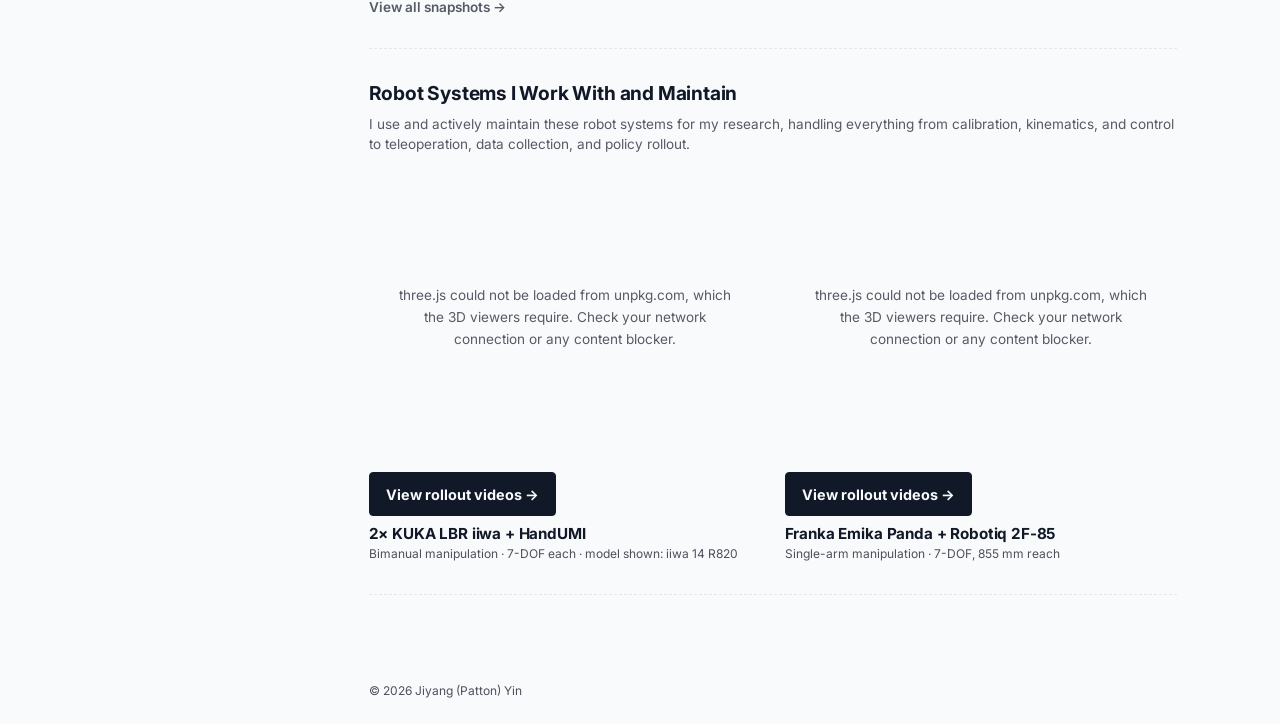
==== commit 2e8ce791: "Merge latest title, bio, and publication edits from origin/main" ====
--- a/index.html
+++ b/index.html
@@ -3,7 +3,7 @@
 <head>
     <meta charset="UTF-8">
     <meta name="viewport" content="width=device-width, initial-scale=1.0">
-    <title>Jiyang (Patton) Yin | Robot Learning</title>
+    <title>Jiyang (Patton) Yin</title>
     <meta name="description" content="Jiyang (Patton) Yin — I'm a master's student in Computer Science at Brown University. I work in the Humans to Robots Laboratory (H2R), advised by Professor Stefanie Tellex. My research interests include imitation learning, human-in-the-loop learning, and egocentric manipulation. I'm passionate about making robot learning more data-efficient, and leveraging different data source to make it more capable.">
     <meta name="author" content="Jiyang (Patton) Yin">
     <meta name="google-site-verification" content="_f2WgDIGCBtp5K_qDWEcmywvL0CBHsCnhkS8ojlaJm0" />
@@ -128,7 +128,7 @@
                     </div>
                     <div class="prose container-narrow">
                         <p>
-                            Hi, I'm a master's student in Computer Science at Brown University. I work in the Humans to Robots Laboratory (H2R) under Professor Stefanie Tellex. My research interests include cross embodiment learning, egocentric manipulation, and policy learning with human intervention. I enjoy seeing the robots move, and I'm passionate about making robot learning more data-efficient, and leveraging different data source to make it more capable.
+                            Hi, I'm a master's student in Computer Science at Brown University. I work in the Humans to Robots Laboratory (H2R), advised by Professor Stefanie Tellex. My research interests include cross embodiment learning, egocentric manipulation, and policy learning with human intervention. I enjoy seeing the robots move, and I'm passionate about making robot learning more data-efficient, and leveraging different data source to make it more capable.
                         </p>
                     </div>
                 </section>
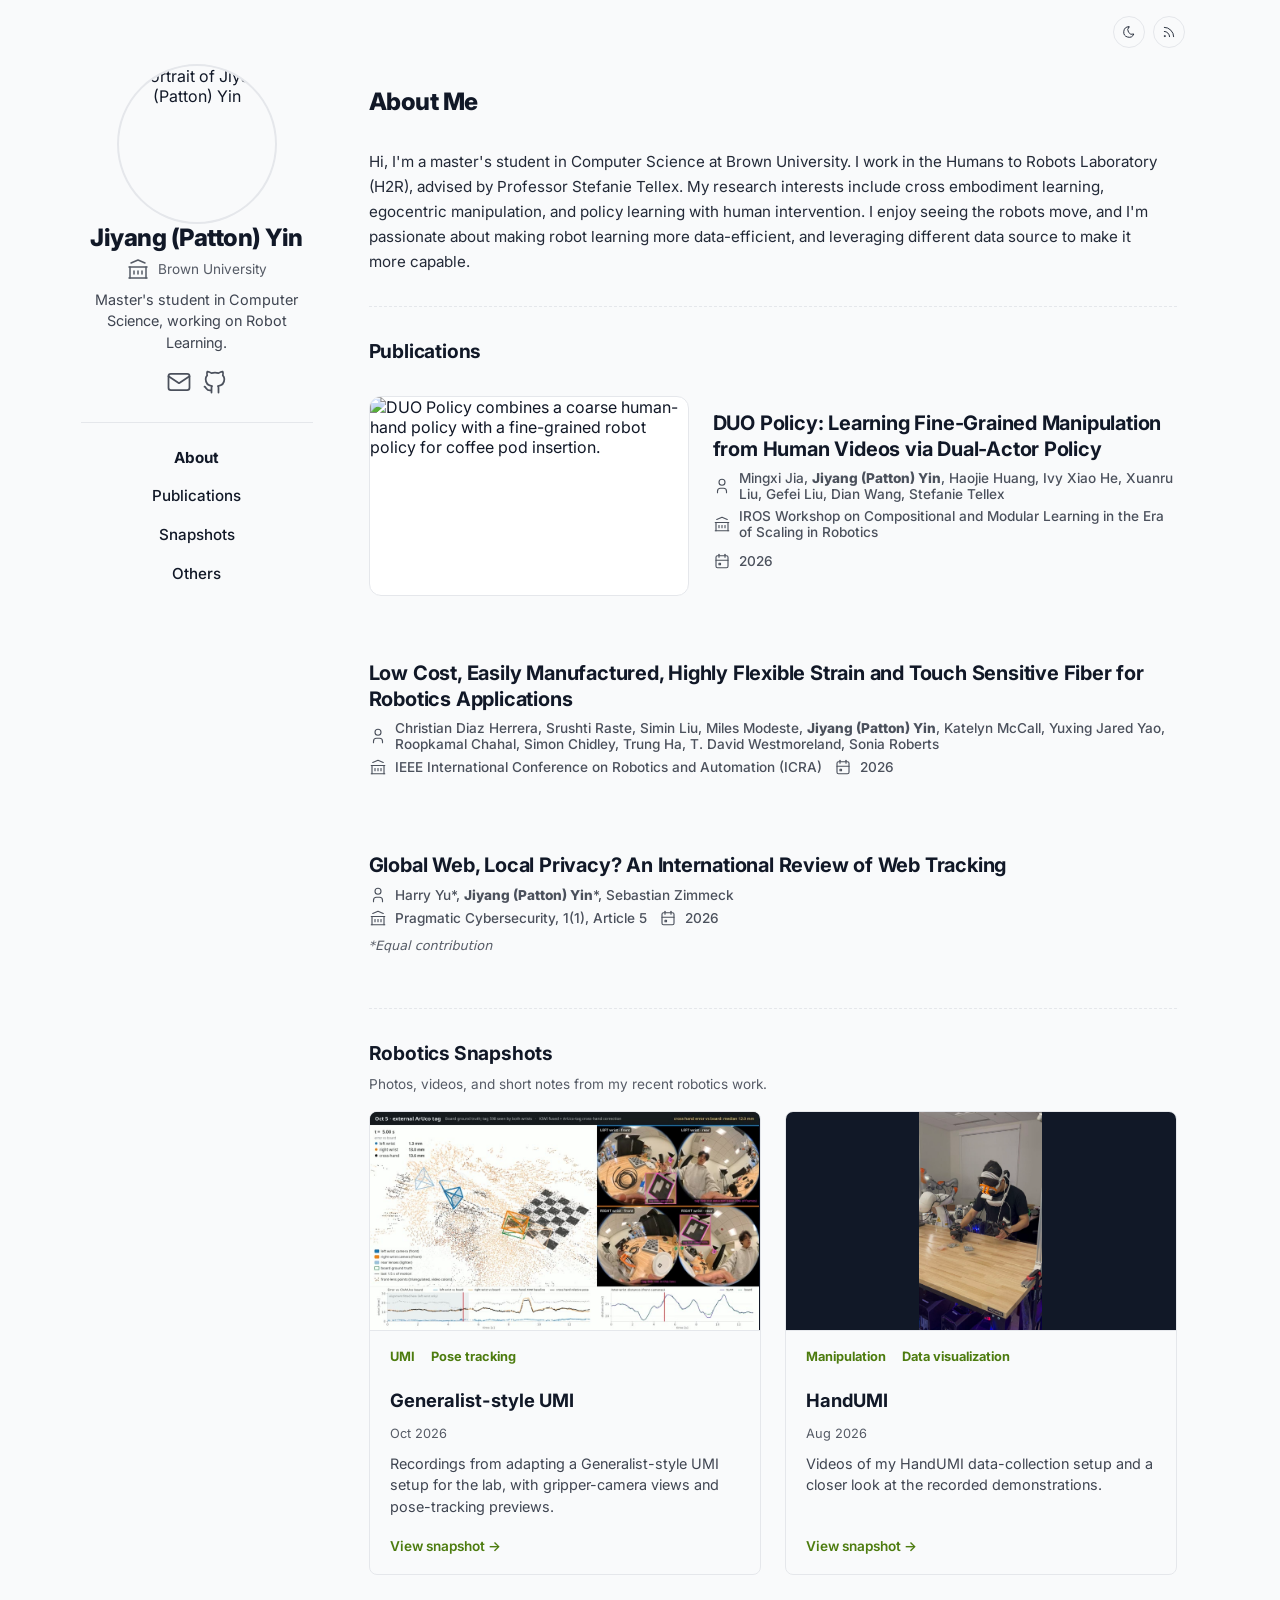
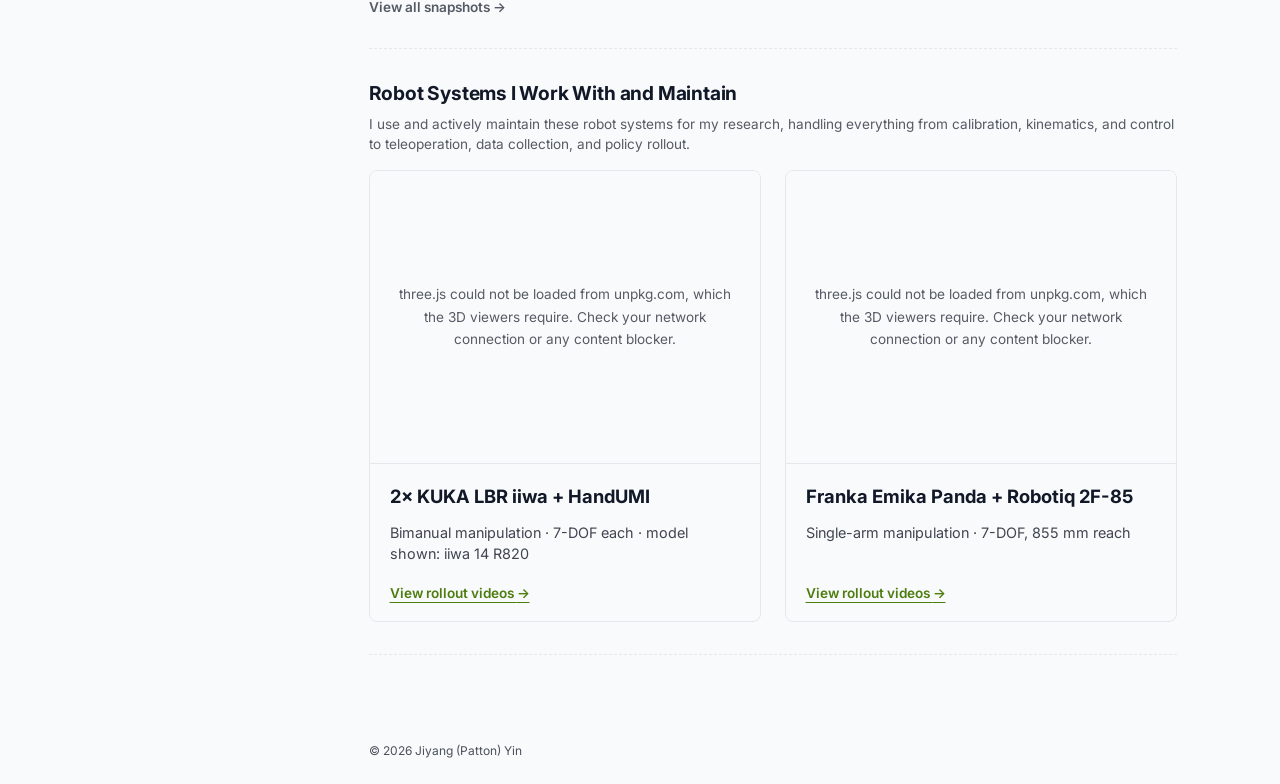
==== commit 3438de82: "Match robot widgets to snapshot cards and update site navigation" ====
--- a/index.html
+++ b/index.html
@@ -98,17 +98,19 @@
                     </div>
                 </div>
             </div>
+            <nav class="section-outline" aria-label="Main navigation">
+                <ul>
+                    <li><a href="#about" class="nav-link">About</a></li>
+                    <li><a href="#publications" class="nav-link">Publications</a></li>
+                    <li><a href="#portfolio" class="nav-link">Snapshots</a></li>
+                    <li><a href="#robots" class="nav-link">Others</a></li>
+                </ul>
+            </nav>
         </aside>
 
         <!-- Right Main -->
         <div class="main-content">
-            <nav class="navbar" aria-label="Main navigation">
-                <ul class="nav-links">
-                    <li><a href="#about" class="nav-link">About<span class="nav-link-line"></span></a></li>
-                    <li><a href="#publications" class="nav-link">Publications<span class="nav-link-line"></span></a></li>
-                    <li><a href="#portfolio" class="nav-link">Snapshots<span class="nav-link-line"></span></a></li>
-                    <li><a href="#robots" class="nav-link">Others<span class="nav-link-line"></span></a></li>
-                </ul>
+            <div class="navbar">
                 <div class="appearance-controls">
                     <button id="theme-toggle" class="btn-icon" aria-label="Toggle dark mode" title="Toggle dark mode">
                         <svg class="icon icon-sm icon-sun" aria-hidden="true"><use href="#i-sun"></use></svg>
@@ -118,7 +120,7 @@
                         <svg class="icon icon-sm" aria-hidden="true"><use href="#i-rss"></use></svg>
                     </button>
                 </div>
-            </nav>
+            </div>
 
             <main class="main-body animate-in">
                 <!-- About -->
@@ -164,35 +166,31 @@
                         I use and actively maintain these robot systems for my research, handling everything from calibration, kinematics, and control to teleoperation, data collection, and policy rollout.
                     </p>
                     <!-- <p class="body-xs section-lede">Drag to orbit, scroll to zoom.</p> -->
-                    <div class="viewer-grid">
-                        <figure class="viewer">
+                    <div class="viewer-grid portfolio-grid">
+                        <figure class="viewer portfolio-tile">
                             <div class="viewer-stage">
                                 <canvas data-robot-setup="bimanual" aria-label="3D view of an orange-and-gray left and white right KUKA LBR iiwa, both with HandUMI grippers"></canvas>
                                 <p class="viewer-fallback">
                                     3D view unavailable — your browser may have WebGL disabled.
                                 </p>
                             </div>
-                            <div class="viewer-toolbar">
-                                <a class="btn rollout-link" href="rollouts/kuka.html" aria-label="View KUKA rollout videos">View rollout videos &rarr;</a>
-                            </div>
-                            <figcaption>
-                                <span class="viewer-title">2&times; KUKA LBR iiwa + HandUMI</span>
-                                <span class="body-xs">Bimanual manipulation &middot; 7-DOF each &middot; model shown: iiwa&nbsp;14 R820</span>
+                            <figcaption class="portfolio-tile-body">
+                                <h3 class="portfolio-tile-title">2&times; KUKA LBR iiwa + HandUMI</h3>
+                                <p class="card-desc">Bimanual manipulation &middot; 7-DOF each &middot; model shown: iiwa&nbsp;14 R820</p>
+                                <a class="portfolio-read" href="rollouts/kuka.html" aria-label="View KUKA rollout videos">View rollout videos <span aria-hidden="true">&rarr;</span></a>
                             </figcaption>
                         </figure>
-                        <figure class="viewer">
+                        <figure class="viewer portfolio-tile">
                             <div class="viewer-stage">
                                 <canvas data-robot-setup="panda" aria-label="3D view of a Franka Emika Panda arm with a Robotiq 2F-85 gripper"></canvas>
                                 <p class="viewer-fallback">
                                     3D view unavailable — your browser may have WebGL disabled.
                                 </p>
                             </div>
-                            <div class="viewer-toolbar">
-                                <a class="btn rollout-link" href="rollouts/franka.html" aria-label="View Franka rollout videos">View rollout videos &rarr;</a>
-                            </div>
-                            <figcaption>
-                                <span class="viewer-title">Franka Emika Panda + Robotiq 2F-85</span>
-                                <span class="body-xs">Single-arm manipulation &middot; 7-DOF, 855&nbsp;mm reach</span>
+                            <figcaption class="portfolio-tile-body">
+                                <h3 class="portfolio-tile-title">Franka Emika Panda + Robotiq 2F-85</h3>
+                                <p class="card-desc">Single-arm manipulation &middot; 7-DOF, 855&nbsp;mm reach</p>
+                                <a class="portfolio-read" href="rollouts/franka.html" aria-label="View Franka rollout videos">View rollout videos <span aria-hidden="true">&rarr;</span></a>
                             </figcaption>
                         </figure>
                     </div>
--- a/css/style.css
+++ b/css/style.css
@@ -18,7 +18,7 @@
 html[data-palette="default"] {
     --background: #f9fafb;
     --foreground: #111827;
-    --accent: #3b82f6;
+    --accent: #4d7c0f;
     --text-muted: #6b7280;
     --border: #e5e7eb;
     --surface: #f9fafb;
@@ -891,7 +891,8 @@
     display: none;
 }
 
-.portfolio-outline {
+.portfolio-outline,
+.section-outline {
     width: 100%;
     min-height: 0;
     overflow-y: auto;
@@ -900,17 +901,20 @@
     padding-top: 1rem;
 }
 
-.portfolio-outline ul {
+.portfolio-outline ul,
+.section-outline ul {
     list-style: none;
     margin: 0;
     padding: 0 0.25rem;
 }
 
-.portfolio-outline li {
+.portfolio-outline li,
+.section-outline li {
     margin: 0;
 }
 
-.portfolio-outline a {
+.portfolio-outline a,
+.section-outline a {
     display: block;
     padding: 0.5rem 0;
     font-size: 0.95rem;
@@ -920,12 +924,22 @@
     overflow-wrap: anywhere;
 }
 
-.portfolio-outline a[aria-current="location"] {
+.portfolio-outline a[aria-current="location"],
+.section-outline a[aria-current="location"] {
     font-weight: 700;
 }
 
+.section-outline .nav-link {
+    color: var(--foreground);
+    opacity: 1;
+}
+
+.section-outline .nav-link:hover {
+    color: var(--accent);
+}
+
 @media (min-width: 1025px) {
-    .sidebar:has(.portfolio-outline:not([hidden])) .sidebar-inner {
+    .sidebar:has(.portfolio-outline:not([hidden]), .section-outline) .sidebar-inner {
         /* Subtract the sidebar's top padding and gap from the one-third position. */
         min-height: calc(100vh / 3 - 5.5rem);
         flex-shrink: 0;
@@ -995,24 +1009,14 @@
     opacity: 0.7;
 }
 
-.viewer-grid {
-    display: grid;
-    grid-template-columns: repeat(2, minmax(0, 1fr));
-    gap: 1.5rem;
-}
-
 .viewer {
     margin: 0;
-    display: flex;
-    flex-direction: column;
-    gap: 0.5rem;
-    min-width: 0;
 }
 
 .viewer-stage {
     position: relative;
     aspect-ratio: 4 / 3;
-    border-radius: 0.25rem;
+    border-bottom: 1px solid var(--border);
     background: var(--surface);
     overflow: hidden;
 }
@@ -1067,43 +1071,6 @@
 
 .viewer--failed .viewer-stage canvas {
     display: none;
-}
-
-.viewer-toolbar {
-    display: flex;
-    align-items: center;
-    justify-content: flex-start;
-    gap: 0.75rem;
-    flex-wrap: wrap;
-    min-height: 1.75rem;
-}
-
-.viewer figcaption {
-    display: flex;
-    flex-direction: column;
-    gap: 0.15rem;
-}
-
-.viewer-title {
-    font-size: 0.95rem;
-    font-weight: 700;
-    letter-spacing: -0.01em;
-    color: var(--foreground);
-}
-
-.rollout-link {
-    min-height: 44px;
-    padding: 0.65rem 1rem;
-    font-weight: 700;
-    background: var(--foreground);
-    border-color: var(--foreground);
-    color: var(--background);
-}
-
-.rollout-link:hover {
-    border-color: var(--foreground);
-    color: var(--background);
-    opacity: 0.85;
 }
 
 .rollout-empty {
@@ -1135,12 +1102,6 @@
 .rollout-video h2 {
     margin-bottom: 0.25rem;
     font-size: 1rem;
-}
-
-@media (max-width: 900px) {
-    .viewer-grid {
-        grid-template-columns: minmax(0, 1fr);
-    }
 }
 
 /* ===========================================
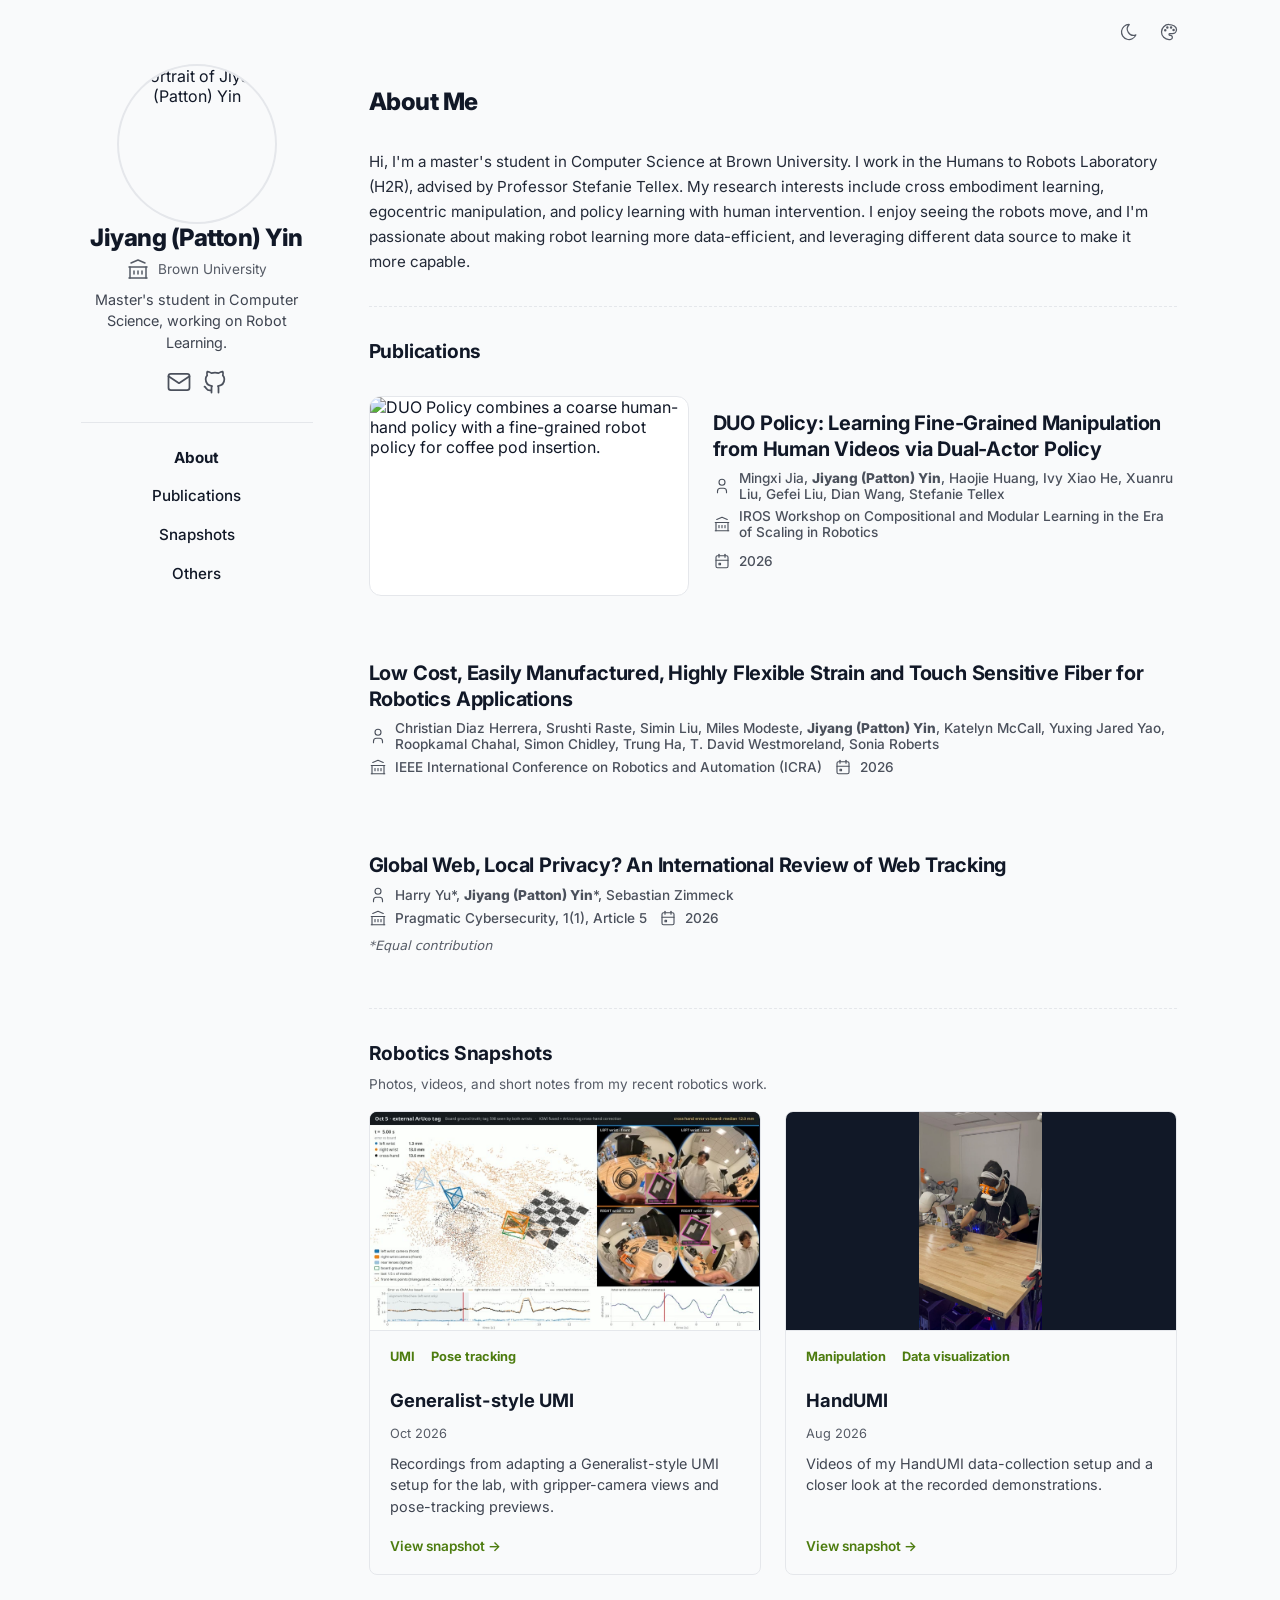
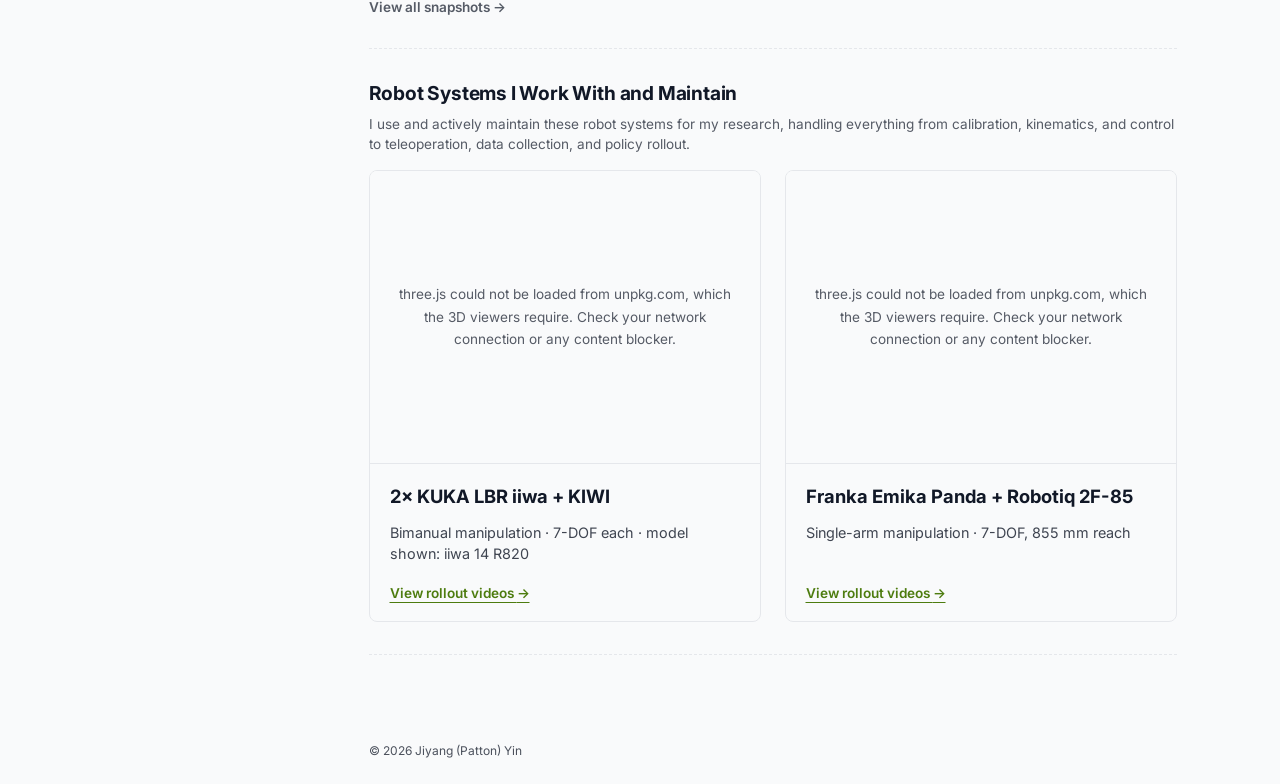
==== commit 5b028c8c: "Use KIWI grippers and improve mobile layout and appearance controls" ====
--- a/index.html
+++ b/index.html
@@ -53,8 +53,8 @@
         <symbol id="i-github" viewBox="0 0 24 24" fill="none" stroke="currentColor" stroke-width="1.5" stroke-linecap="round" stroke-linejoin="round">
             <path d="M9 19c-4.3 1.4 -4.3 -2.5 -6 -3m12 5v-3.5c0 -1 .1 -1.4 -.5 -2c2.8 -.3 5.5 -1.4 5.5 -6a4.6 4.6 0 0 0 -1.3 -3.2a4.2 4.2 0 0 0 -.1 -3.2s-1.1 -.3 -3.5 1.3a12.3 12.3 0 0 0 -6.2 0c-2.4 -1.6 -3.5 -1.3 -3.5 -1.3a4.2 4.2 0 0 0 -.1 3.2a4.6 4.6 0 0 0 -1.3 3.2c0 4.6 2.7 5.7 5.5 6c-.6 .6 -.6 1.2 -.5 2v3.5" />
         </symbol>
-        <symbol id="i-rss" viewBox="0 0 24 24" fill="none" stroke="currentColor" stroke-width="1.5" stroke-linecap="round" stroke-linejoin="round">
-            <path d="M4 19a1 1 0 1 0 2 0a1 1 0 1 0 -2 0" /><path d="M4 4a16 16 0 0 1 16 16" /><path d="M4 11a9 9 0 0 1 9 9" />
+        <symbol id="i-palette" viewBox="0 0 24 24" fill="none" stroke="currentColor" stroke-width="1.5" stroke-linecap="round" stroke-linejoin="round">
+            <path d="M12 3a9 9 0 1 0 0 18h1.5a2.5 2.5 0 0 0 0 -5H13a1 1 0 0 1 0 -2h3a5 5 0 0 0 5 -5c0 -3.3 -4 -6 -9 -6Z" /><circle cx="7.5" cy="10" r="0.75" /><circle cx="10" cy="6.5" r="0.75" /><circle cx="14.5" cy="6.5" r="0.75" /><circle cx="17.5" cy="9.5" r="0.75" />
         </symbol>
         <symbol id="i-sun" viewBox="0 0 24 24" fill="none" stroke="currentColor" stroke-width="1.5" stroke-linecap="round" stroke-linejoin="round">
             <path d="M8 12a4 4 0 1 0 8 0a4 4 0 1 0 -8 0" /><path d="M3 12h1m8 -9v1m8 8h1m-9 8v1m-6.4 -15.4l.7 .7m12.1 -.7l-.7 .7m0 11.4l.7 .7m-12.1 -.7l-.7 .7" />
@@ -117,7 +117,7 @@
                         <svg class="icon icon-sm icon-moon" aria-hidden="true"><use href="#i-moon"></use></svg>
                     </button>
                     <button id="palette-toggle" class="btn-icon" aria-label="Toggle color palette" title="Toggle color palette">
-                        <svg class="icon icon-sm" aria-hidden="true"><use href="#i-rss"></use></svg>
+                        <svg class="icon icon-sm" aria-hidden="true"><use href="#i-palette"></use></svg>
                     </button>
                 </div>
             </div>
@@ -169,13 +169,13 @@
                     <div class="viewer-grid portfolio-grid">
                         <figure class="viewer portfolio-tile">
                             <div class="viewer-stage">
-                                <canvas data-robot-setup="bimanual" aria-label="3D view of an orange-and-gray left and white right KUKA LBR iiwa, both with HandUMI grippers"></canvas>
+                                <canvas data-robot-setup="bimanual" aria-label="3D view of an orange-and-gray left and white right KUKA LBR iiwa, both with KIWI grippers"></canvas>
                                 <p class="viewer-fallback">
                                     3D view unavailable — your browser may have WebGL disabled.
                                 </p>
                             </div>
                             <figcaption class="portfolio-tile-body">
-                                <h3 class="portfolio-tile-title">2&times; KUKA LBR iiwa + HandUMI</h3>
+                                <h3 class="portfolio-tile-title">2&times; KUKA LBR iiwa + KIWI</h3>
                                 <p class="card-desc">Bimanual manipulation &middot; 7-DOF each &middot; model shown: iiwa&nbsp;14 R820</p>
                                 <a class="portfolio-read" href="rollouts/kuka.html" aria-label="View KUKA rollout videos">View rollout videos <span aria-hidden="true">&rarr;</span></a>
                             </figcaption>
--- a/css/style.css
+++ b/css/style.css
@@ -299,7 +299,11 @@
     transition: background 0.3s ease;
 }
 
-.navbar .appearance-controls {
+.navbar[hidden] {
+    display: none;
+}
+
+.appearance-controls {
     display: flex;
     align-items: center;
     gap: 0.5rem;
@@ -637,6 +641,25 @@
     transform: translateY(-2px);
 }
 
+.appearance-controls .btn-icon {
+    border: none;
+    border-radius: 0.375rem;
+    background: transparent;
+    opacity: 0.7;
+}
+
+.appearance-controls .btn-icon:hover {
+    background: color-mix(in srgb, var(--foreground) 8%, transparent);
+    color: var(--accent);
+    opacity: 1;
+    transform: none;
+}
+
+.appearance-controls .icon {
+    width: 20px;
+    height: 20px;
+}
+
 /* Sun shows in dark mode, moon in light mode */
 html[data-theme="dark"] .icon-moon,
 html:not([data-theme="dark"]) .icon-sun {
@@ -1026,7 +1049,7 @@
     width: 100%;
     height: 100%;
     cursor: grab;
-    touch-action: pan-y; /* let vertical page scroll win on touch */
+    touch-action: pan-y pinch-zoom; /* preserve page scrolling and zoom on touch */
 }
 
 .viewer-stage canvas:active {
@@ -1463,21 +1486,36 @@
     .sidebar-inner {
         flex-direction: row;
         text-align: left;
-        gap: 0.75rem;
+        gap: 1rem;
         align-items: center;
+        min-width: 0;
+        width: 100%;
     }
 
     .sidebar-text {
         align-items: flex-start;
+        min-width: 0;
     }
 
     .sidebar-socials {
         justify-content: flex-start;
+        gap: 0;
+    }
+
+    .sidebar-socials .appearance-controls {
+        gap: 0;
+        margin-left: 0.25rem;
     }
 
     .sidebar-avatar {
         width: 112px;
         height: 112px;
+        flex-shrink: 0;
+    }
+
+    .portfolio-outline,
+    .section-outline {
+        display: none;
     }
 
     .main-body {
@@ -1497,7 +1535,7 @@
     }
 
     .sidebar-inner {
-        gap: 0.5rem;
+        gap: 0.75rem;
     }
 
     .sidebar-avatar {
@@ -1515,14 +1553,30 @@
 
     .main-body {
         padding: 0.75rem 1rem;
+        overflow-wrap: anywhere;
+    }
+
+    .prose p {
+        font-size: 1rem;
+    }
+
+    .navbar {
+        padding: 0.5rem 1rem;
+        flex-wrap: wrap;
+        gap: 0.5rem;
     }
 
     .nav-links {
-        gap: 1rem;
+        flex: 1 1 100%;
+        gap: 0.25rem 0.5rem;
     }
 
     .nav-link {
         font-size: 0.85rem;
+    }
+
+    .nav-link-line {
+        bottom: 0;
     }
 
     .card {
@@ -1536,7 +1590,38 @@
     }
 
     .footer {
+        padding: 1.5rem 1rem;
         flex-direction: column;
         align-items: flex-start;
     }
 }
+
+@media (max-width: 1024px), (pointer: coarse) {
+    .btn,
+    .btn-icon,
+    .social-link,
+    .nav-link,
+    .portfolio-outline a,
+    .back-link,
+    a.portfolio-read {
+        min-height: 44px;
+        min-width: 44px;
+    }
+
+    .social-link,
+    .nav-link,
+    .portfolio-outline a,
+    .back-link,
+    a.portfolio-read {
+        display: inline-flex;
+        align-items: center;
+    }
+
+    .social-link {
+        justify-content: center;
+    }
+
+    .back-link[hidden] {
+        display: none;
+    }
+}
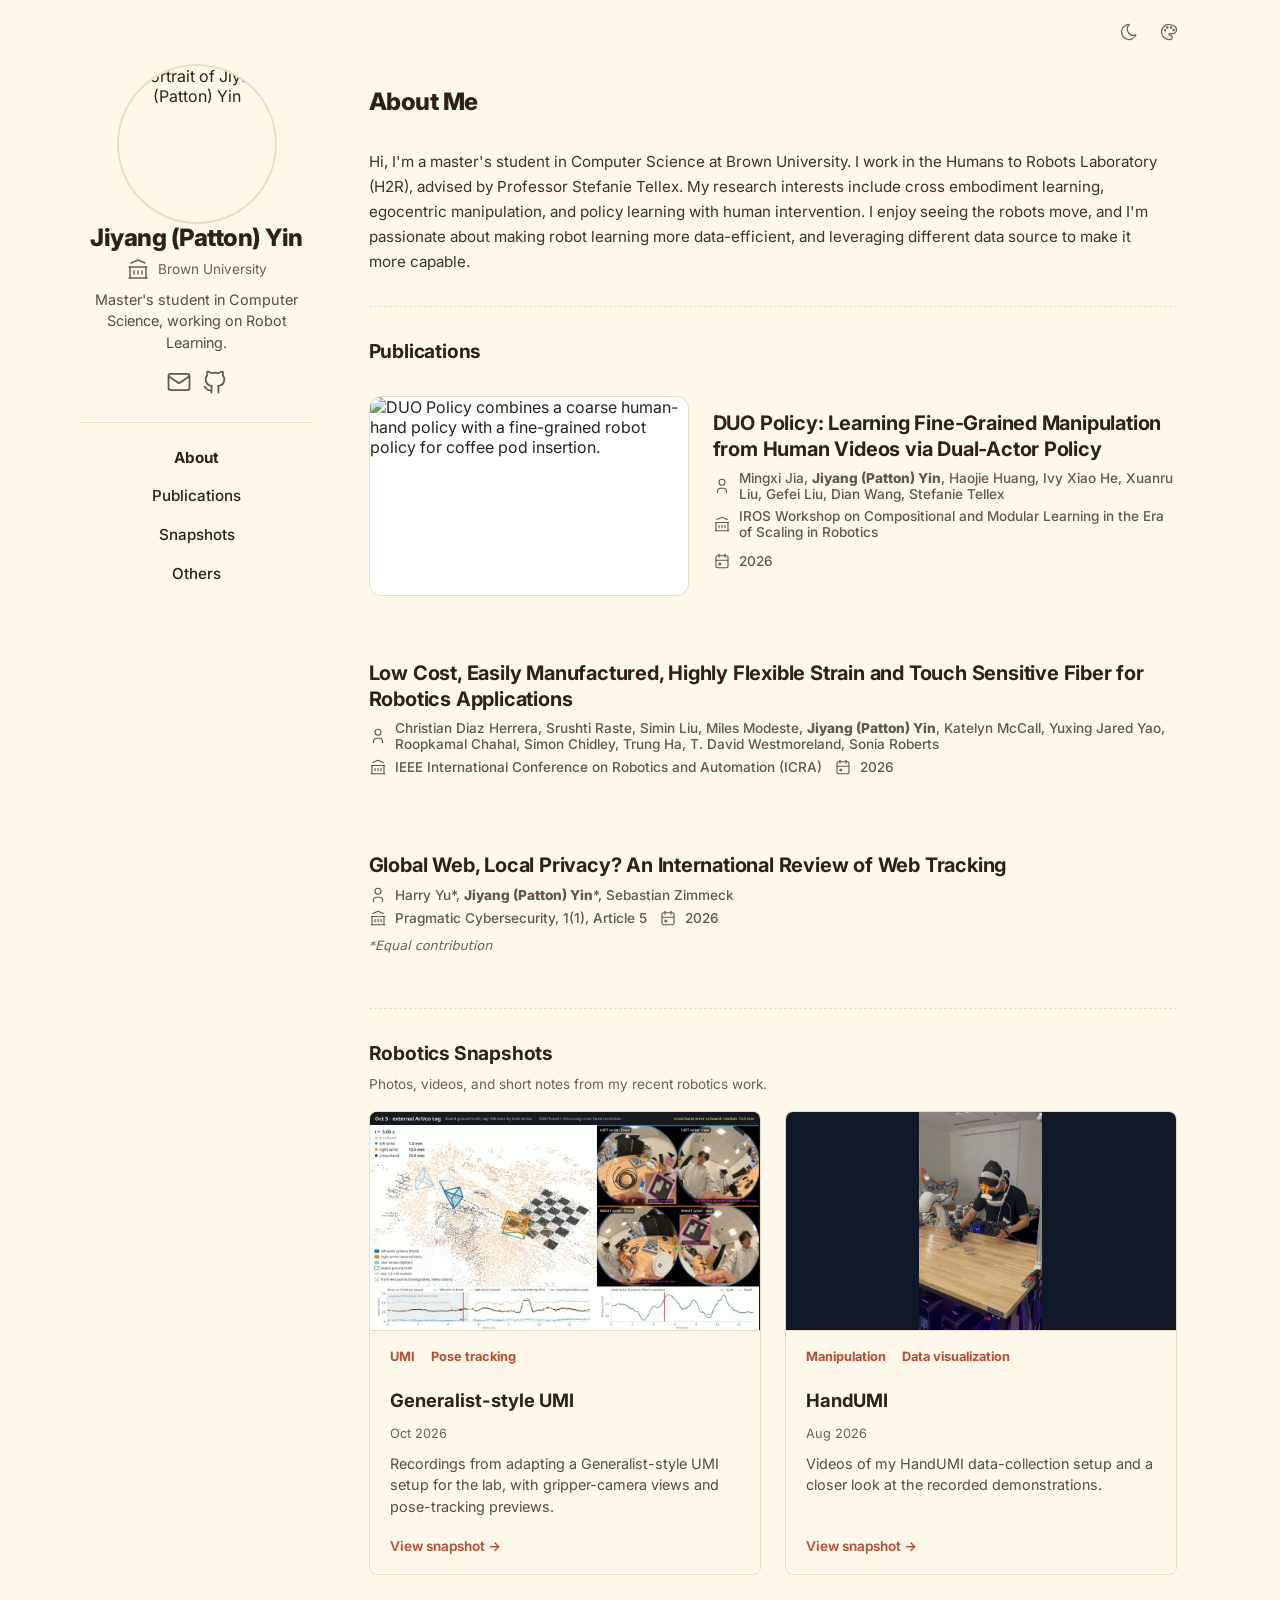
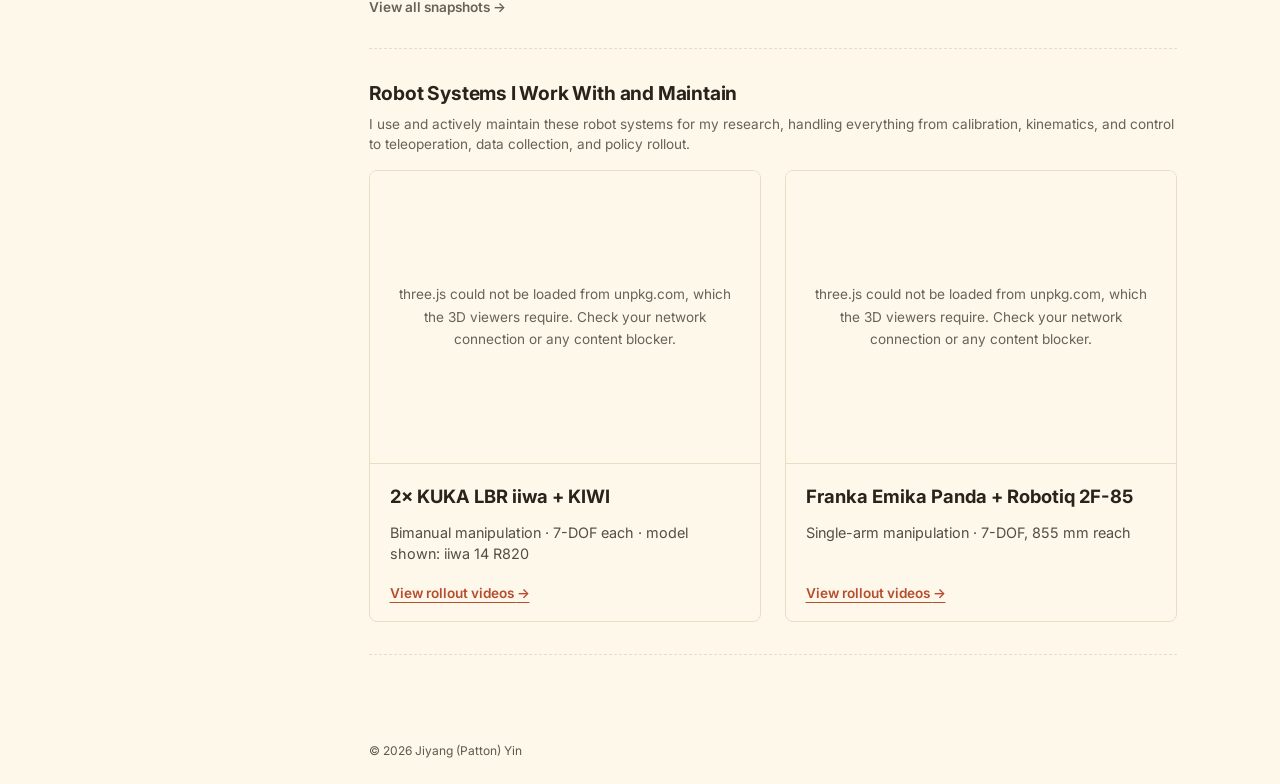
==== commit 6d51f2a8: "Default to warm light theme and add linked DUO Policy rollouts" ====
--- a/index.html
+++ b/index.html
@@ -1,5 +1,5 @@
 <!DOCTYPE html>
-<html lang="en" data-palette="default" data-theme="light">
+<html lang="en" data-palette="notepad" data-theme="light">
 <head>
     <meta charset="UTF-8">
     <meta name="viewport" content="width=device-width, initial-scale=1.0">
@@ -30,7 +30,9 @@
     <script>
         (function () {
             var theme = localStorage.getItem('theme') || 'light';
+            var palette = localStorage.getItem('palette') || 'notepad';
             document.documentElement.setAttribute('data-theme', theme);
+            document.documentElement.setAttribute('data-palette', palette);
         })();
     </script>
 </head>
